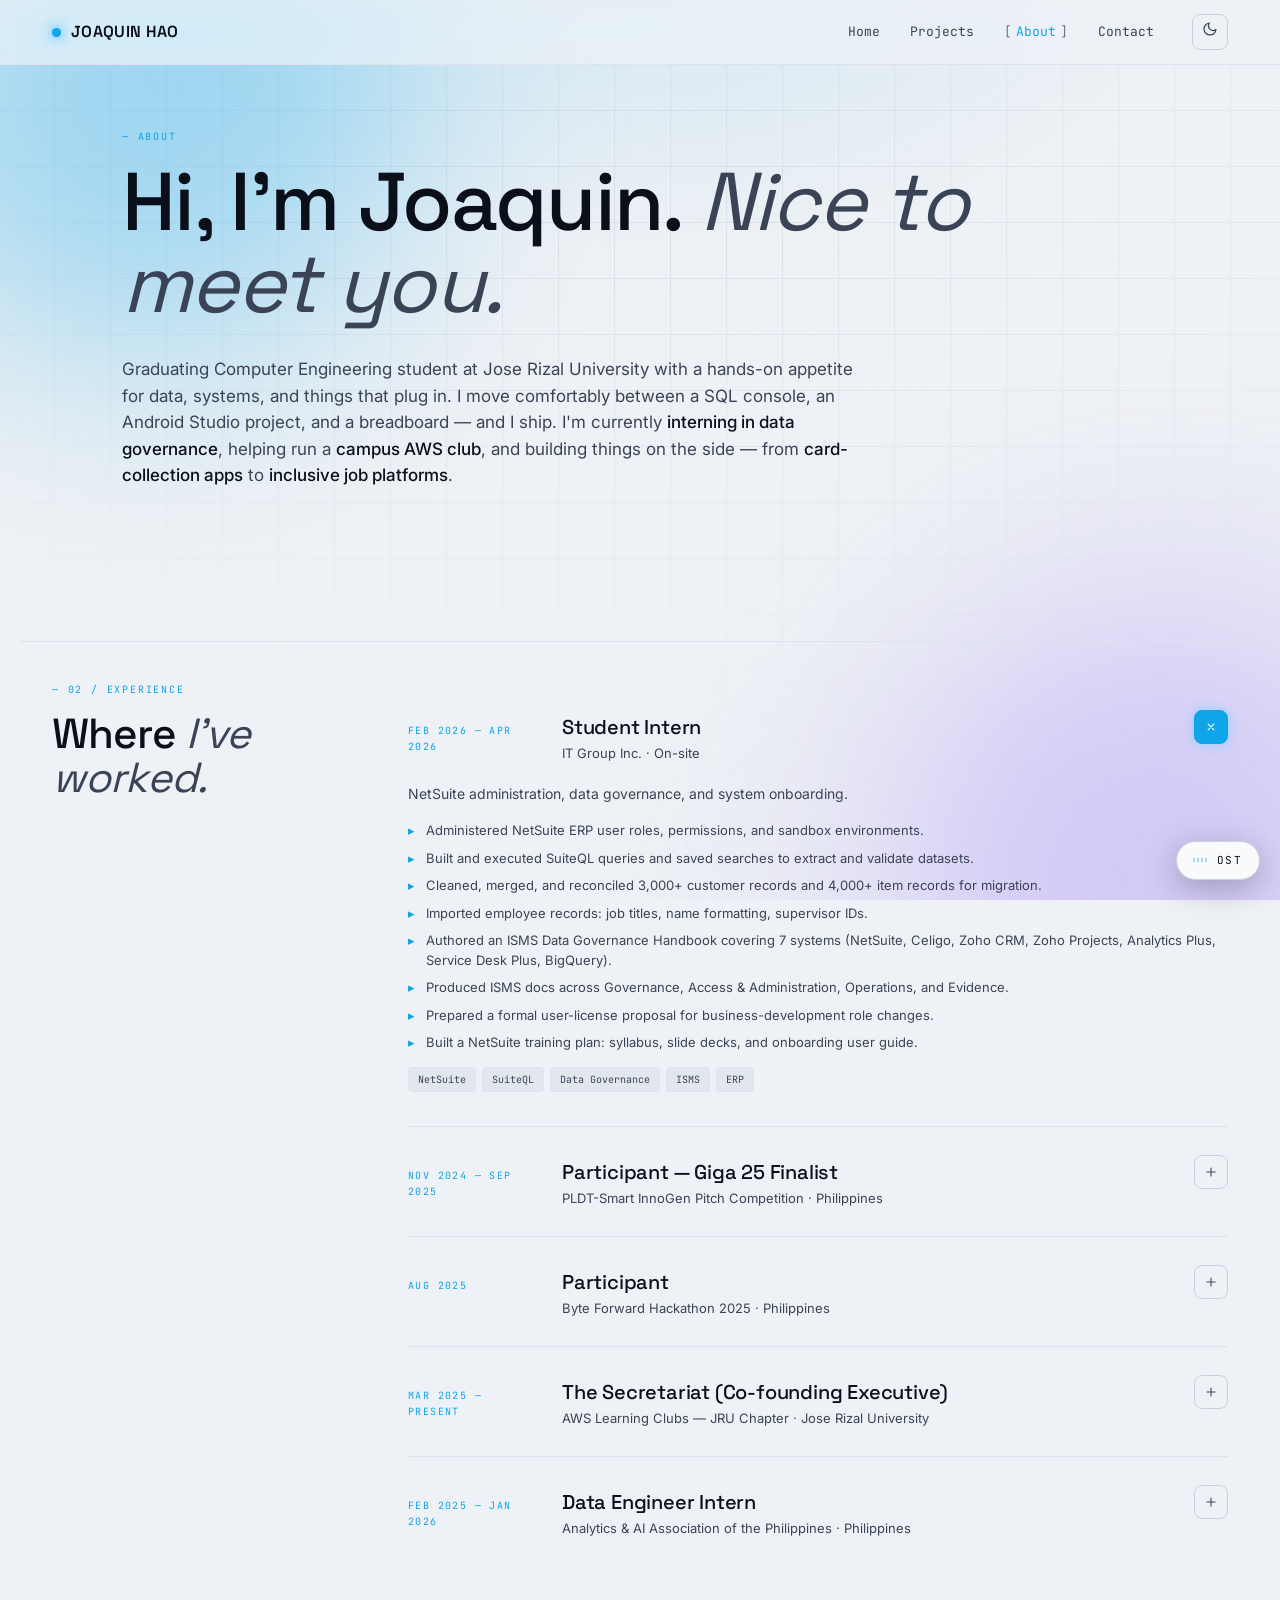
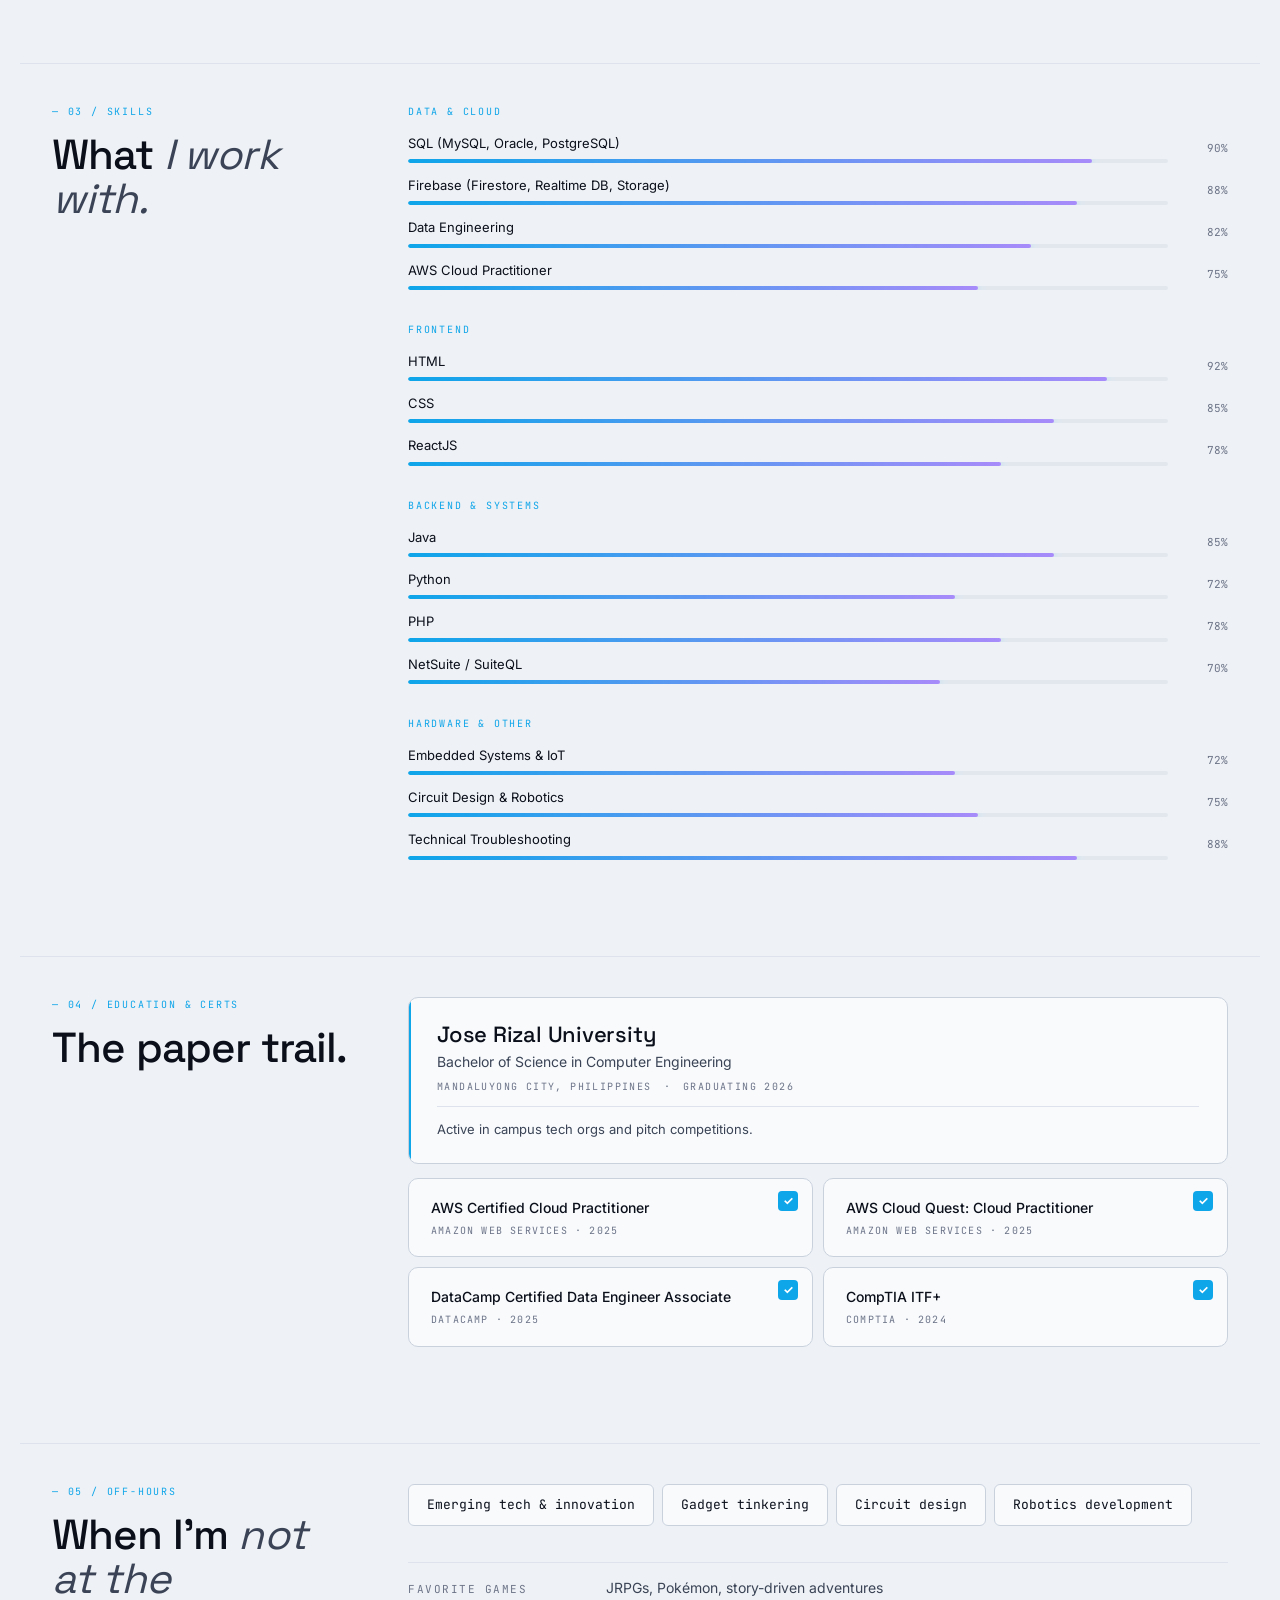
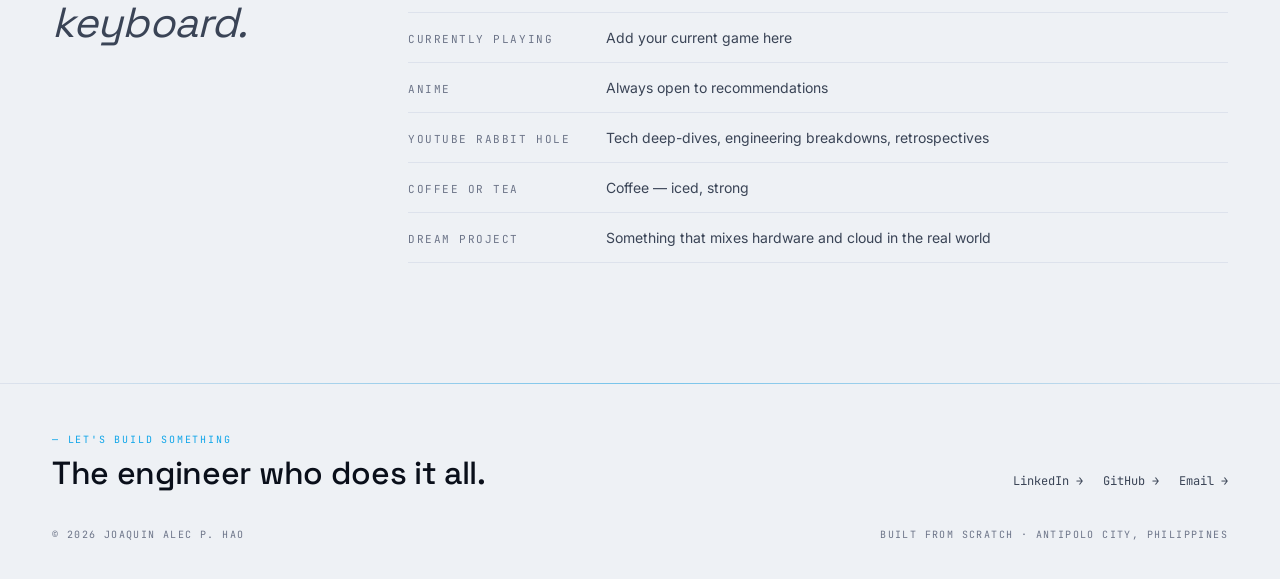
==== about.html @ c46680e6 "Initial commit: Joaquin Hao e-portfolio 4-page static site with futuristic-tech aesthetic, light/dar" ====
<!doctype html>
<html lang="en">
<head>
<meta charset="utf-8" />
<meta name="viewport" content="width=device-width, initial-scale=1" />
<title>About — Joaquin Hao</title>
<link rel="preconnect" href="https://fonts.googleapis.com">
<link rel="preconnect" href="https://fonts.gstatic.com" crossorigin>
<link href="https://fonts.googleapis.com/css2?family=Space+Grotesk:wght@400;500;600;700&family=Inter:wght@300;400;500;600;700&family=JetBrains+Mono:wght@400;500&display=swap" rel="stylesheet">
<link rel="stylesheet" href="styles/tokens.css">
<link rel="stylesheet" href="styles/about.css?v=2">
<link rel="stylesheet" href="styles/ost.css">
</head>
<body>
<div class="backdrop" id="backdrop"></div>
<nav class="nav" id="nav"></nav>

<main>
  <!-- INTRO -->
  <section class="about-intro wrap">
    <div class="eyebrow reveal">— About</div>
    <h1 class="about-title display reveal">
      Hi, I'm Joaquin. <em>Nice to meet you.</em>
    </h1>
    <div class="about-lede reveal" id="about-lede"></div>
  </section>

  <!-- EXPERIENCE -->
  <section class="about-section wrap" id="experience">
    <div class="section-split">
      <div class="section-sticky reveal">
        <div class="eyebrow">— 02 / Experience</div>
        <h2 class="section-h display">Where <em>I've worked.</em></h2>
      </div>
      <div class="exp-list" id="exp-list"></div>
    </div>
  </section>

  <!-- SKILLS -->
  <section class="about-section wrap" id="skills">
    <div class="section-split">
      <div class="section-sticky reveal">
        <div class="eyebrow">— 03 / Skills</div>
        <h2 class="section-h display">What <em>I work with.</em></h2>
      </div>
      <div class="skills-wrap" id="skills-wrap"></div>
    </div>
  </section>

  <!-- EDUCATION + CERTS -->
  <section class="about-section wrap" id="education">
    <div class="section-split">
      <div class="section-sticky reveal">
        <div class="eyebrow">— 04 / Education & Certs</div>
        <h2 class="section-h display">The paper trail.</h2>
      </div>
      <div>
        <div class="edu-block" id="edu-block"></div>
        <div class="certs-block" id="certs-block"></div>
      </div>
    </div>
  </section>

  <!-- INTERESTS -->
  <section class="about-section wrap" id="interests">
    <div class="section-split">
      <div class="section-sticky reveal">
        <div class="eyebrow">— 05 / Off-hours</div>
        <h2 class="section-h display">When I'm <em>not at the keyboard.</em></h2>
      </div>
      <div class="interests-wrap reveal" id="interests-wrap"></div>
    </div>
  </section>
</main>

<footer class="foot" id="foot"></footer>

<script src="data/portfolio.js"></script>
<script src="scripts/shared.js"></script>
<script src="scripts/about.js"></script>
</body>
</html>
---- styles/tokens.css ----
/* ========================================================
   DESIGN TOKENS — Futuristic Tech
   Dark primary, holographic cyan, glow accents
   ======================================================== */

:root {
  /* Type */
  --font-display: "Space Grotesk", "Inter", -apple-system, sans-serif;
  --font-body: "Inter", -apple-system, BlinkMacSystemFont, "Segoe UI", sans-serif;
  --font-mono: "JetBrains Mono", "SF Mono", Menlo, Consolas, monospace;

  /* Light palette (rare; dark is default) */
  --bg: #eef1f5;
  --bg-elev: #f8fafc;
  --bg-inset: #e2e7ee;
  --ink: #0a0f1a;
  --ink-soft: #3a4456;
  --ink-mute: #6c7488;
  --line: #c9d1dd;
  --line-soft: #dde2ec;

  --accent: #0ea5e9;
  --accent-2: #a78bfa;
  --accent-ink: #ffffff;
  --accent-glow: oklch(0.80 0.18 230 / 0.35);

  /* Motion */
  --ease-out: cubic-bezier(0.22, 1, 0.36, 1);
  --ease-in-out: cubic-bezier(0.65, 0, 0.35, 1);

  /* Radii */
  --r-sm: 4px;
  --r-md: 10px;
  --r-lg: 16px;
  --r-xl: 22px;

  /* Shadows */
  --sh-1: 0 1px 2px rgba(0, 0, 0, 0.05), 0 2px 8px rgba(0, 0, 0, 0.05);
  --sh-2: 0 2px 4px rgba(0, 0, 0, 0.08), 0 12px 32px rgba(0, 0, 0, 0.1);
  --sh-3: 0 12px 40px rgba(14, 165, 233, 0.2);
}

html[data-theme="dark"],
html:not([data-theme]) {
  --bg: #05070d;
  --bg-elev: #0b0f1a;
  --bg-inset: #0a0d16;
  --ink: #e7ecf5;
  --ink-soft: #a6b0c3;
  --ink-mute: #5d6778;
  --line: #1a2030;
  --line-soft: #131826;

  --accent: #22d3ee;           /* cyan */
  --accent-2: #a78bfa;          /* violet */
  --accent-ink: #05070d;
  --accent-glow: oklch(0.85 0.16 200 / 0.45);

  --sh-1: 0 1px 2px rgba(0, 0, 0, 0.5), 0 2px 8px rgba(0, 0, 0, 0.4);
  --sh-2: 0 2px 4px rgba(0, 0, 0, 0.5), 0 12px 32px rgba(0, 0, 0, 0.5);
  --sh-3: 0 12px 40px rgba(34, 211, 238, 0.18);
}

* { box-sizing: border-box; }
html, body { margin: 0; padding: 0; }
html { scroll-behavior: smooth; }

body {
  font-family: var(--font-body);
  background: var(--bg);
  color: var(--ink);
  font-size: 15px;
  line-height: 1.55;
  -webkit-font-smoothing: antialiased;
  -moz-osx-font-smoothing: grayscale;
  transition: background 0.5s var(--ease-out), color 0.5s var(--ease-out);
  overflow-x: hidden;
}

a { color: inherit; text-decoration: none; }
button { font: inherit; color: inherit; border: 0; background: transparent; cursor: pointer; }
img { max-width: 100%; display: block; }

::selection { background: var(--accent); color: var(--accent-ink); }

/* Typography utilities */
.display {
  font-family: var(--font-display);
  font-weight: 500;
  letter-spacing: -0.02em;
  line-height: 1;
}
.mono { font-family: var(--font-mono); }
.eyebrow {
  font-family: var(--font-mono);
  font-size: 10px;
  letter-spacing: 0.18em;
  text-transform: uppercase;
  color: var(--accent);
}

/* Container */
.wrap {
  max-width: 1240px;
  margin: 0 auto;
  padding: 0 32px;
}
@media (max-width: 720px) {
  .wrap { padding: 0 20px; }
}

/* ========================================================
   NAV
   ======================================================== */
.nav {
  position: sticky;
  top: 0;
  z-index: 50;
  backdrop-filter: blur(16px) saturate(140%);
  -webkit-backdrop-filter: blur(16px) saturate(140%);
  background: color-mix(in oklab, var(--bg) 72%, transparent);
  border-bottom: 1px solid var(--line-soft);
}
.nav-inner {
  max-width: 1240px;
  margin: 0 auto;
  padding: 14px 32px;
  display: flex;
  align-items: center;
  gap: 24px;
}
.nav-brand {
  font-family: var(--font-display);
  font-size: 16px;
  font-weight: 600;
  letter-spacing: 0.02em;
  display: flex;
  align-items: center;
  gap: 10px;
  white-space: nowrap;
  flex-shrink: 0;
  text-transform: uppercase;
}
.nav-brand-dot {
  width: 9px;
  height: 9px;
  border-radius: 50%;
  background: var(--accent);
  box-shadow: 0 0 12px var(--accent), 0 0 24px var(--accent-glow);
  animation: pulse-dot 2.4s ease-in-out infinite;
}
@keyframes pulse-dot {
  0%,100% { opacity: 1; box-shadow: 0 0 12px var(--accent), 0 0 24px var(--accent-glow); }
  50% { opacity: 0.6; box-shadow: 0 0 6px var(--accent); }
}
.nav-links {
  display: flex;
  gap: 2px;
  margin-left: auto;
}
.nav-link {
  padding: 8px 14px;
  border-radius: 6px;
  font-size: 13px;
  font-family: var(--font-mono);
  color: var(--ink-soft);
  transition: background 0.2s, color 0.2s;
  position: relative;
}
.nav-link:hover { color: var(--ink); }
.nav-link.active { color: var(--accent); }
.nav-link.active::before {
  content: "[";
  margin-right: 4px;
  color: var(--ink-mute);
}
.nav-link.active::after {
  content: "]";
  margin-left: 4px;
  color: var(--ink-mute);
}

.theme-toggle {
  width: 36px; height: 36px;
  border-radius: 8px;
  border: 1px solid var(--line);
  display: grid;
  place-items: center;
  transition: background 0.2s, border-color 0.2s;
  color: var(--ink-soft);
}
.theme-toggle:hover { background: var(--bg-inset); border-color: var(--accent); color: var(--accent); }
.theme-toggle svg { width: 16px; height: 16px; }

@media (max-width: 720px) {
  .nav-inner { padding: 12px 20px; gap: 10px; }
  .nav-link { padding: 6px 8px; font-size: 12px; }
}

/* ========================================================
   BUTTONS
   ======================================================== */
.btn {
  display: inline-flex;
  align-items: center;
  gap: 10px;
  padding: 12px 20px;
  border-radius: 8px;
  font-weight: 500;
  font-size: 14px;
  font-family: var(--font-mono);
  transition: transform 0.3s var(--ease-out), background 0.2s, color 0.2s, box-shadow 0.3s, border-color 0.3s;
  cursor: pointer;
  letter-spacing: 0.02em;
}
.btn-primary {
  background: var(--accent);
  color: var(--accent-ink);
  border: 1px solid var(--accent);
  box-shadow: 0 0 0 0 var(--accent-glow), 0 2px 12px rgba(34, 211, 238, 0.3);
}
.btn-primary:hover {
  transform: translateY(-2px);
  box-shadow: 0 0 0 4px var(--accent-glow), 0 8px 24px rgba(34, 211, 238, 0.45);
}
.btn-ghost {
  background: transparent;
  color: var(--ink);
  border: 1px solid var(--line);
}
.btn-ghost:hover { background: var(--bg-elev); border-color: var(--accent); color: var(--accent); transform: translateY(-2px); }

.arrow {
  display: inline-block;
  transition: transform 0.3s var(--ease-out);
}
.btn:hover .arrow { transform: translateX(4px); }

/* ========================================================
   ANIMATED BACKDROP (grid + scan glow + orbs)
   ======================================================== */
.backdrop {
  position: fixed;
  inset: 0;
  z-index: -1;
  overflow: hidden;
  pointer-events: none;
  background:
    radial-gradient(ellipse 60% 40% at 50% 0%, color-mix(in oklab, var(--accent) 10%, transparent), transparent 70%),
    radial-gradient(ellipse 50% 50% at 80% 100%, color-mix(in oklab, var(--accent-2) 8%, transparent), transparent 70%);
}
.backdrop-grid {
  position: absolute;
  inset: -2px;
  background-image:
    linear-gradient(to right, var(--line) 1px, transparent 1px),
    linear-gradient(to bottom, var(--line) 1px, transparent 1px);
  background-size: 56px 56px;
  mask-image: radial-gradient(ellipse 100% 70% at 50% 20%, black 10%, transparent 90%);
  -webkit-mask-image: radial-gradient(ellipse 100% 70% at 50% 20%, black 10%, transparent 90%);
  opacity: 0.5;
}
.backdrop-orb {
  position: absolute;
  width: 540px; height: 540px;
  border-radius: 50%;
  filter: blur(110px);
  opacity: 0.22;
  animation: drift 24s ease-in-out infinite;
}
.backdrop-orb.a {
  background: var(--accent);
  top: -180px; left: -120px;
  animation-delay: -4s;
}
.backdrop-orb.b {
  background: var(--accent-2);
  bottom: -220px; right: -160px;
  animation-delay: -11s;
}
html[data-theme="light"] .backdrop-orb { opacity: 0.35; }

@keyframes drift {
  0%, 100% { transform: translate(0, 0) scale(1); }
  33%      { transform: translate(40px, 30px) scale(1.05); }
  66%      { transform: translate(-30px, 50px) scale(0.95); }
}

/* Scanline (optional subtle) */
.backdrop::after {
  content: "";
  position: absolute;
  inset: 0;
  background: repeating-linear-gradient(
    to bottom,
    transparent 0,
    transparent 3px,
    rgba(255,255,255,0.012) 3px,
    rgba(255,255,255,0.012) 4px
  );
  pointer-events: none;
}

/* ========================================================
   REVEAL ON SCROLL
   ======================================================== */
.reveal {
  opacity: 0;
  transform: translateY(20px);
  transition: opacity 0.8s var(--ease-out), transform 0.8s var(--ease-out);
}
.reveal.in { opacity: 1; transform: none; }

/* ========================================================
   FOOTER
   ======================================================== */
.foot {
  border-top: 1px solid var(--line-soft);
  margin-top: 120px;
  padding: 48px 0 36px;
  color: var(--ink-soft);
  font-size: 13px;
  position: relative;
}
.foot::before {
  content: "";
  position: absolute;
  top: -1px; left: 0; right: 0;
  height: 1px;
  background: linear-gradient(90deg, transparent, var(--accent), transparent);
  opacity: 0.5;
}
.foot-inner {
  display: flex; flex-wrap: wrap; gap: 32px;
  align-items: end;
  justify-content: space-between;
}
.foot-title {
  font-family: var(--font-display);
  font-size: 32px;
  font-weight: 500;
  color: var(--ink);
  line-height: 1.05;
  letter-spacing: -0.01em;
  max-width: 520px;
}
.foot-links {
  display: flex; gap: 20px; flex-wrap: wrap;
  font-family: var(--font-mono);
  font-size: 12px;
}
.foot-links a { color: var(--ink-soft); transition: color 0.2s; }
.foot-links a:hover { color: var(--accent); }
.foot-fine {
  margin-top: 36px;
  font-family: var(--font-mono);
  font-size: 10px;
  color: var(--ink-mute);
  letter-spacing: 0.14em;
  text-transform: uppercase;
  display: flex;
  justify-content: space-between;
  flex-wrap: wrap;
  gap: 12px;
}

/* Reduced motion */
@media (prefers-reduced-motion: reduce) {
  *, *::before, *::after {
    animation-duration: 0.01ms !important;
    transition-duration: 0.01ms !important;
  }
  .reveal { opacity: 1; transform: none; }
}
---- styles/about.css ----
/* ========== ABOUT ========== */

.about-intro {
  padding: 64px 32px 40px;
  max-width: 1100px;
}
.about-title {
  font-size: clamp(40px, 6.4vw, 84px);
  line-height: 1;
  margin: 16px 0 32px;
  font-weight: 500;
}
.about-title em { font-style: italic; color: var(--ink-soft); font-weight: 400; }
.about-lede {
  font-size: 17px;
  line-height: 1.55;
  color: var(--ink-soft);
  max-width: 740px;
}
.about-lede strong { color: var(--ink); font-weight: 500; }

.about-section {
  margin-top: 96px;
  padding-top: 40px;
  border-top: 1px solid var(--line-soft);
}
.section-split {
  display: grid;
  grid-template-columns: 300px 1fr;
  gap: 56px;
}
.section-sticky {
  position: sticky;
  top: 100px;
  align-self: start;
  height: fit-content;
}
.section-h {
  font-size: clamp(26px, 3.4vw, 42px);
  margin: 14px 0 0;
  line-height: 1.05;
  font-weight: 500;
}
.section-h em { font-style: italic; color: var(--ink-soft); font-weight: 400; }

@media (max-width: 900px) {
  .section-split { grid-template-columns: 1fr; gap: 28px; }
  .section-sticky { position: static; }
}

/* EXPERIENCE */
.exp-list { display: grid; gap: 0; }
.exp-item {
  padding: 28px 0;
  border-bottom: 1px solid var(--line-soft);
  position: relative;
  cursor: pointer;
}
.exp-item:last-child { border-bottom: 0; }
.exp-head {
  display: grid;
  grid-template-columns: 130px 1fr auto;
  gap: 24px;
  align-items: baseline;
}
.exp-period {
  font-family: var(--font-mono);
  font-size: 10px;
  letter-spacing: 0.14em;
  text-transform: uppercase;
  color: var(--accent);
  padding-top: 6px;
}
.exp-title { font-family: var(--font-display); font-size: 20px; line-height: 1.15; margin: 0 0 4px; font-weight: 500; letter-spacing: -0.01em; }
.exp-org { color: var(--ink-soft); font-size: 13px; }
.exp-toggle {
  width: 34px; height: 34px;
  border-radius: 8px;
  border: 1px solid var(--line);
  display: grid;
  place-items: center;
  transition: all 0.3s;
  flex-shrink: 0;
  color: var(--ink-soft);
}
.exp-toggle svg { transition: transform 0.3s var(--ease-out); width: 14px; height: 14px; }
.exp-item.open .exp-toggle { background: var(--accent); color: var(--accent-ink); border-color: var(--accent); box-shadow: 0 0 12px var(--accent-glow); }
.exp-item.open .exp-toggle svg { transform: rotate(45deg); }

.exp-body {
  max-height: 0;
  overflow: hidden;
  transition: max-height 0.5s var(--ease-out);
}
.exp-item.open .exp-body { max-height: 800px; }
.exp-body-inner {
  padding: 20px 0 6px;
}
.exp-summary { color: var(--ink-soft); margin-bottom: 16px; font-size: 14px; }
.exp-bullets { margin: 0; padding: 0; list-style: none; display: grid; gap: 8px; }
.exp-bullets li {
  position: relative;
  padding-left: 18px;
  color: var(--ink-soft);
  font-size: 13px;
  line-height: 1.5;
}
.exp-bullets li::before { content: "▸"; position: absolute; left: 0; top: 0; color: var(--accent); }
.exp-tags { display: flex; flex-wrap: wrap; gap: 6px; margin-top: 14px; }
.exp-tags span {
  padding: 4px 9px;
  font-family: var(--font-mono);
  font-size: 10px;
  color: var(--ink-soft);
  background: var(--bg-inset);
  border: 1px solid var(--line-soft);
  border-radius: 4px;
}

@media (max-width: 700px) {
  .exp-head { grid-template-columns: 1fr auto; gap: 10px; }
  .exp-period { grid-column: 1; padding-top: 0; }
  .exp-toggle { grid-row: 1 / span 2; grid-column: 2; }
}

/* SKILLS */
.skills-wrap { display: grid; gap: 32px; }
.skill-group-title {
  font-family: var(--font-mono);
  font-size: 10px;
  letter-spacing: 0.18em;
  text-transform: uppercase;
  color: var(--accent);
  margin-bottom: 14px;
}
.skill-list { display: grid; gap: 12px; }
.skill-row {
  display: grid;
  grid-template-columns: 1fr 44px;
  gap: 16px;
  align-items: center;
}
.skill-label {
  font-size: 13px;
  display: flex;
  justify-content: space-between;
  margin-bottom: 6px;
  color: var(--ink);
}
.skill-bar {
  height: 4px;
  background: var(--bg-inset);
  border-radius: 999px;
  overflow: hidden;
  position: relative;
}
.skill-fill {
  height: 100%;
  background: linear-gradient(90deg, var(--accent), var(--accent-2));
  border-radius: 999px;
  width: 0;
  transition: width 1.4s var(--ease-out) 0.1s;
  box-shadow: 0 0 8px var(--accent-glow);
}
.skill-level {
  font-family: var(--font-mono);
  font-size: 11px;
  color: var(--ink-mute);
  text-align: right;
}

/* EDU + CERTS */
.edu-block {
  padding: 24px 28px;
  background: var(--bg-elev);
  border: 1px solid var(--line);
  border-radius: var(--r-md);
  margin-bottom: 14px;
  position: relative;
  overflow: hidden;
}
.edu-block::before {
  content: "";
  position: absolute;
  top: 0; left: 0;
  width: 2px; height: 100%;
  background: var(--accent);
}
.edu-school { font-family: var(--font-display); font-size: 22px; line-height: 1.15; margin-bottom: 4px; font-weight: 500; letter-spacing: -0.01em; }
.edu-degree { color: var(--ink-soft); margin-bottom: 6px; font-size: 14px; }
.edu-meta {
  font-family: var(--font-mono);
  font-size: 10px;
  letter-spacing: 0.14em;
  text-transform: uppercase;
  color: var(--ink-mute);
  display: flex;
  gap: 12px;
  flex-wrap: wrap;
}
.edu-note {
  margin-top: 12px;
  padding-top: 12px;
  border-top: 1px solid var(--line-soft);
  color: var(--ink-soft);
  font-size: 13px;
}

.certs-block { display: grid; grid-template-columns: 1fr 1fr; gap: 10px; }
.cert-card {
  padding: 18px 22px;
  background: var(--bg-elev);
  border: 1px solid var(--line);
  border-radius: var(--r-md);
  transition: transform 0.3s var(--ease-out), border-color 0.3s;
  position: relative;
  overflow: hidden;
}
.cert-card:hover { transform: translateY(-2px); border-color: var(--accent); box-shadow: 0 4px 20px var(--accent-glow); }
.cert-card::before {
  content: "✓";
  position: absolute;
  top: 12px; right: 14px;
  width: 20px; height: 20px;
  border-radius: 4px;
  background: var(--accent);
  color: var(--accent-ink);
  font-size: 12px;
  display: grid;
  place-items: center;
  font-weight: bold;
}
.cert-name { font-weight: 500; margin-bottom: 4px; font-size: 14px; padding-right: 24px; }
.cert-meta {
  font-family: var(--font-mono);
  font-size: 10px;
  letter-spacing: 0.12em;
  color: var(--ink-mute);
  text-transform: uppercase;
}

@media (max-width: 640px) {
  .certs-block { grid-template-columns: 1fr; }
}

/* INTERESTS */
.interests-wrap {
  display: grid;
  gap: 24px;
}
.interest-tags {
  display: flex;
  flex-wrap: wrap;
  gap: 8px;
}
.interest-tag {
  padding: 10px 18px;
  background: var(--bg-elev);
  border: 1px solid var(--line);
  border-radius: 6px;
  font-family: var(--font-mono);
  font-size: 13px;
  color: var(--ink);
  transition: all 0.3s var(--ease-out);
  cursor: default;
}
.interest-tag:hover {
  background: var(--accent);
  color: var(--accent-ink);
  border-color: var(--accent);
  transform: translateY(-2px);
  box-shadow: 0 4px 16px var(--accent-glow);
}

/* PERSONAL FACTS */
.personal-facts {
  display: grid;
  gap: 0;
  border-top: 1px solid var(--line-soft);
  margin-top: 12px;
}
.pf-row {
  display: grid;
  grid-template-columns: 180px 1fr;
  gap: 18px;
  padding: 14px 0;
  border-bottom: 1px solid var(--line-soft);
  align-items: baseline;
}
.pf-label {
  font-family: var(--font-mono);
  font-size: 11px;
  letter-spacing: 0.14em;
  text-transform: uppercase;
  color: var(--ink-mute);
}
.pf-value {
  color: var(--ink-soft);
  font-size: 14px;
  line-height: 1.5;
}
@media (max-width: 640px) {
  .pf-row { grid-template-columns: 1fr; gap: 4px; }
}
---- styles/ost.css ----
/* ============================================================
   OST MUSIC PLAYER — global floating dock
   ============================================================ */

.ost {
  position: fixed;
  right: 20px;
  bottom: 20px;
  z-index: 90;
  font-family: var(--font-mono);
  color: var(--ink);
  --ost-w: 340px;
}

/* Collapsed pill tab */
.ost-tab {
  position: absolute;
  right: 0;
  bottom: 0;
  display: flex;
  align-items: center;
  gap: 10px;
  padding: 10px 16px;
  background: var(--bg-elev);
  border: 1px solid var(--line);
  border-radius: 999px;
  color: var(--ink);
  cursor: pointer;
  font-family: var(--font-mono);
  font-size: 11px;
  letter-spacing: 0.16em;
  text-transform: uppercase;
  transition: all 0.3s var(--ease-out);
  box-shadow: 0 8px 32px rgba(0,0,0,0.25);
}
.ost-tab:hover {
  border-color: var(--accent);
  color: var(--accent);
  box-shadow: 0 8px 32px var(--accent-glow);
  transform: translateY(-2px);
}
.ost-tab-eq {
  display: inline-flex;
  align-items: flex-end;
  gap: 2px;
  height: 12px;
}
.ost-tab-eq i {
  display: block;
  width: 2px;
  height: 100%;
  background: var(--accent);
  border-radius: 1px;
  animation: ost-eq 1s ease-in-out infinite;
  opacity: 0.5;
}
.ost-tab-eq i:nth-child(1) { animation-delay: 0.0s; }
.ost-tab-eq i:nth-child(2) { animation-delay: 0.15s; }
.ost-tab-eq i:nth-child(3) { animation-delay: 0.3s; }
.ost-tab-eq i:nth-child(4) { animation-delay: 0.45s; }
@keyframes ost-eq {
  0%, 100% { transform: scaleY(0.3); }
  50%      { transform: scaleY(1.0); }
}
.ost:not(.playing) .ost-tab-eq i {
  animation-play-state: paused;
  transform: scaleY(0.4);
  opacity: 0.35;
}

/* Panel */
.ost-panel {
  width: var(--ost-w);
  background: var(--bg-elev);
  border: 1px solid var(--line);
  border-radius: 14px;
  padding: 18px 18px 14px;
  box-shadow: 0 20px 60px rgba(0,0,0,0.35), 0 0 0 1px rgba(255,255,255,0.02);
  transition: opacity 0.3s, transform 0.3s;
  position: relative;
  overflow: hidden;
}
.ost-panel::before {
  content: "";
  position: absolute;
  top: 0; left: 0; right: 0; height: 2px;
  background: linear-gradient(90deg, var(--accent), var(--accent-2), transparent);
  opacity: 0.8;
}

.ost.collapsed .ost-panel {
  opacity: 0;
  transform: translateY(12px) scale(0.96);
  pointer-events: none;
  visibility: hidden;
}
.ost.collapsed .ost-tab { opacity: 1; }
.ost:not(.collapsed) .ost-tab { opacity: 0; pointer-events: none; }

.ost-head { margin-bottom: 14px; }
.ost-title-row {
  display: flex;
  justify-content: space-between;
  align-items: center;
  margin-bottom: 8px;
}
.ost-eyebrow {
  font-size: 10px;
  letter-spacing: 0.18em;
  text-transform: uppercase;
  color: var(--accent);
}
.ost-close {
  width: 22px; height: 22px;
  border: none;
  background: transparent;
  color: var(--ink-mute);
  font-size: 20px;
  line-height: 1;
  cursor: pointer;
  border-radius: 4px;
  transition: all 0.2s;
}
.ost-close:hover { color: var(--ink); background: var(--bg-inset); }

.ost-track-title {
  font-family: var(--font-display);
  font-size: 18px;
  font-weight: 500;
  letter-spacing: -0.01em;
  color: var(--ink);
  margin-bottom: 2px;
  line-height: 1.2;
}
.ost-track-game {
  font-size: 11px;
  letter-spacing: 0.1em;
  color: var(--ink-mute);
}

/* Controls */
.ost-controls {
  display: grid;
  grid-template-columns: auto auto auto 1fr;
  gap: 8px;
  align-items: center;
  margin-bottom: 14px;
}
.ost-btn {
  width: 34px; height: 34px;
  display: inline-flex; align-items: center; justify-content: center;
  background: var(--bg-inset);
  border: 1px solid var(--line);
  border-radius: 8px;
  color: var(--ink);
  cursor: pointer;
  transition: all 0.25s var(--ease-out);
}
.ost-btn:hover {
  color: var(--accent);
  border-color: var(--accent);
  box-shadow: 0 0 0 3px var(--accent-glow);
}
.ost-play {
  width: 40px; height: 40px;
  background: var(--accent);
  color: var(--accent-ink);
  border-color: var(--accent);
}
.ost-play:hover {
  background: var(--accent);
  color: var(--accent-ink);
  transform: scale(1.06);
}

.ost-seek {
  display: flex;
  flex-direction: column;
  gap: 4px;
  margin-left: 6px;
}
.ost-seek-bar {
  height: 4px;
  background: var(--bg-inset);
  border: 1px solid var(--line-soft);
  border-radius: 2px;
  cursor: pointer;
  position: relative;
  overflow: hidden;
}
.ost-seek-fill {
  height: 100%;
  width: 0;
  background: linear-gradient(90deg, var(--accent), var(--accent-2));
  border-radius: 2px;
  transition: width 0.1s linear;
}
.ost-times {
  display: flex;
  justify-content: space-between;
  font-size: 9px;
  color: var(--ink-mute);
  letter-spacing: 0.08em;
}

/* Track list */
.ost-list {
  display: grid;
  gap: 2px;
  max-height: 180px;
  overflow-y: auto;
  padding: 8px 0;
  border-top: 1px solid var(--line-soft);
  border-bottom: 1px solid var(--line-soft);
  margin-bottom: 10px;
}
.ost-list::-webkit-scrollbar { width: 4px; }
.ost-list::-webkit-scrollbar-thumb { background: var(--line); border-radius: 2px; }
.ost-item {
  display: grid;
  grid-template-columns: 10px 1fr;
  align-items: center;
  gap: 10px;
  padding: 8px 10px;
  background: transparent;
  border: none;
  border-radius: 6px;
  text-align: left;
  color: var(--ink-soft);
  cursor: pointer;
  transition: all 0.2s;
}
.ost-item:hover { background: var(--bg-inset); color: var(--ink); }
.ost-item.active { background: color-mix(in oklab, var(--accent) 14%, transparent); color: var(--ink); }
.ost-item.locked { opacity: 0.55; cursor: not-allowed; }
.ost-dot {
  width: 6px; height: 6px; border-radius: 50%;
  background: var(--ink-mute);
  transition: all 0.25s;
}
.ost-item.active .ost-dot { background: var(--accent); box-shadow: 0 0 8px var(--accent-glow); }
.ost-item-text { display: flex; flex-direction: column; gap: 1px; min-width: 0; }
.ost-item-title {
  font-family: var(--font-sans);
  font-size: 13px;
  font-weight: 500;
  white-space: nowrap;
  overflow: hidden;
  text-overflow: ellipsis;
}
.ost-item-game {
  font-size: 10px;
  letter-spacing: 0.08em;
  color: var(--ink-mute);
}

.ost-fine {
  font-size: 10px;
  color: var(--ink-mute);
  line-height: 1.4;
}
.ost-fine code {
  font-family: var(--font-mono);
  background: var(--bg-inset);
  border: 1px solid var(--line-soft);
  padding: 1px 4px;
  border-radius: 3px;
  font-size: 9.5px;
  color: var(--accent-2);
}

@media (max-width: 500px) {
  .ost { right: 12px; bottom: 12px; --ost-w: calc(100vw - 24px); }
}
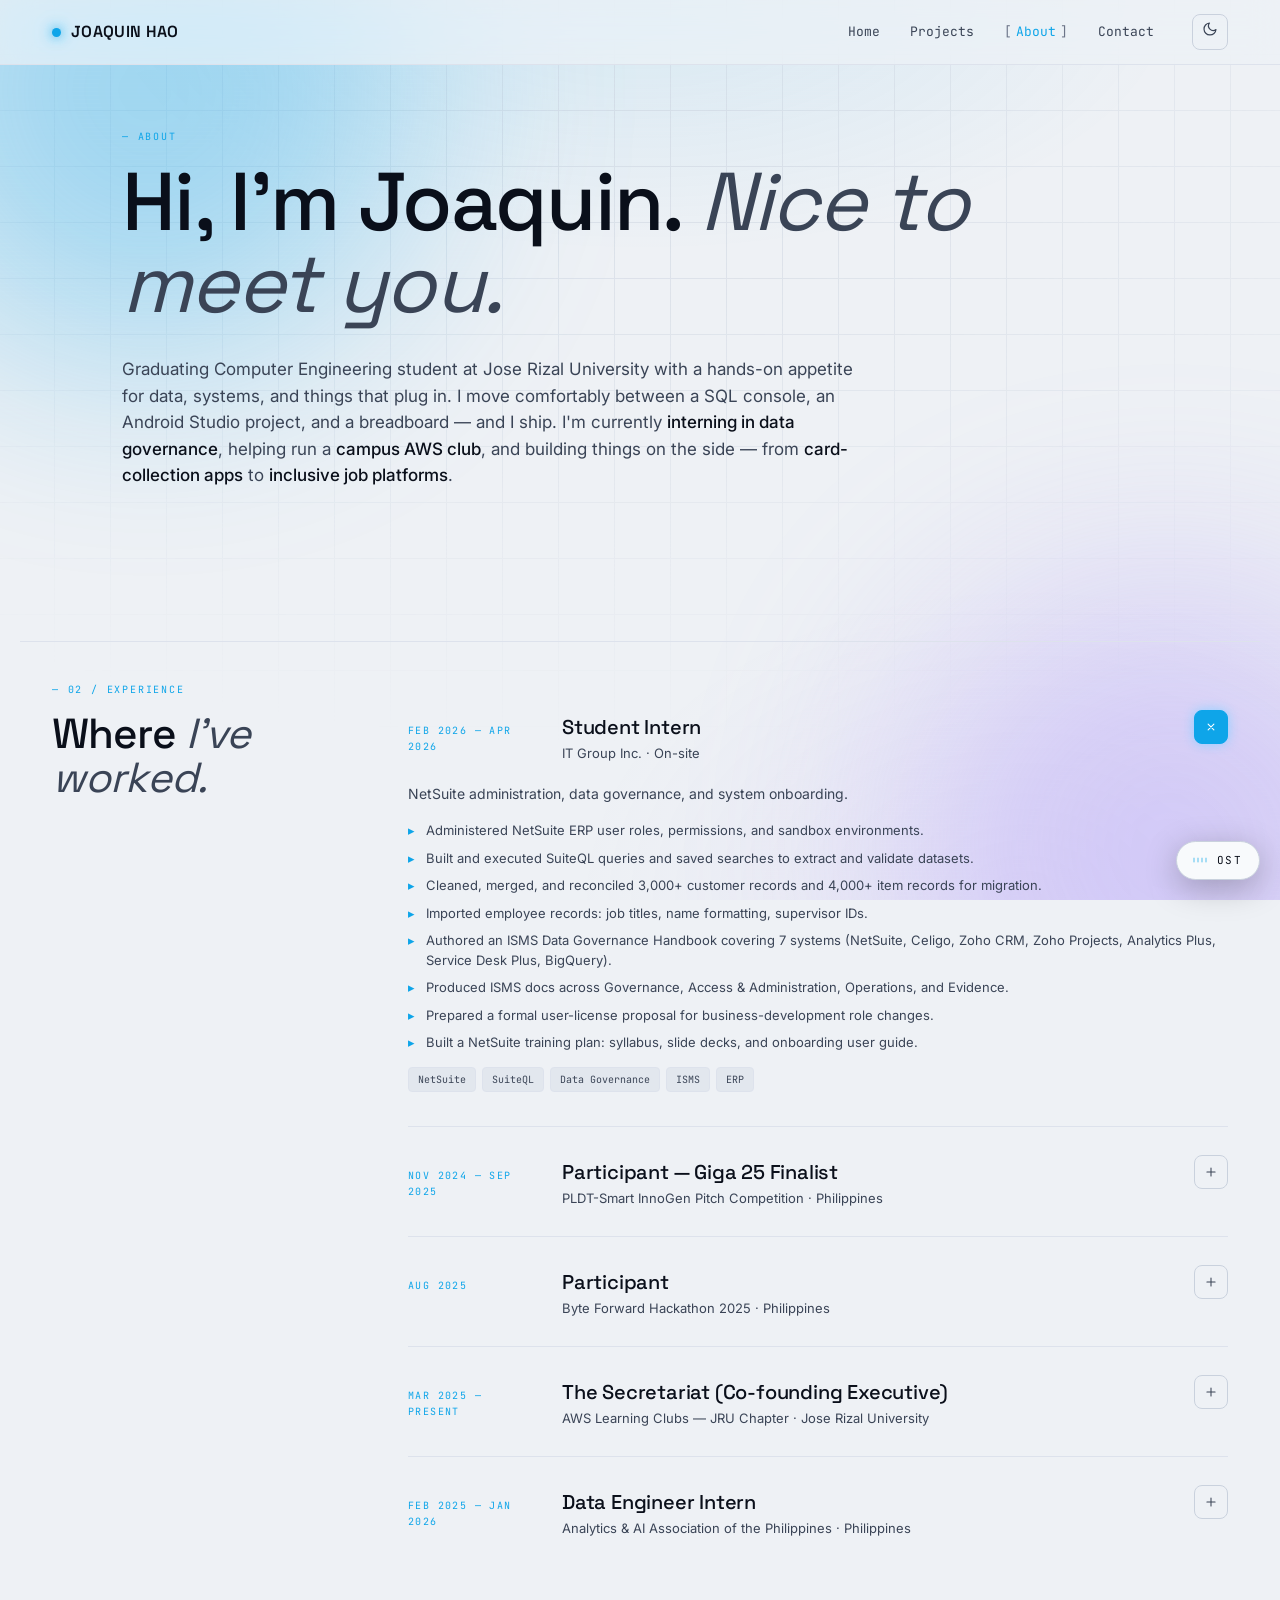
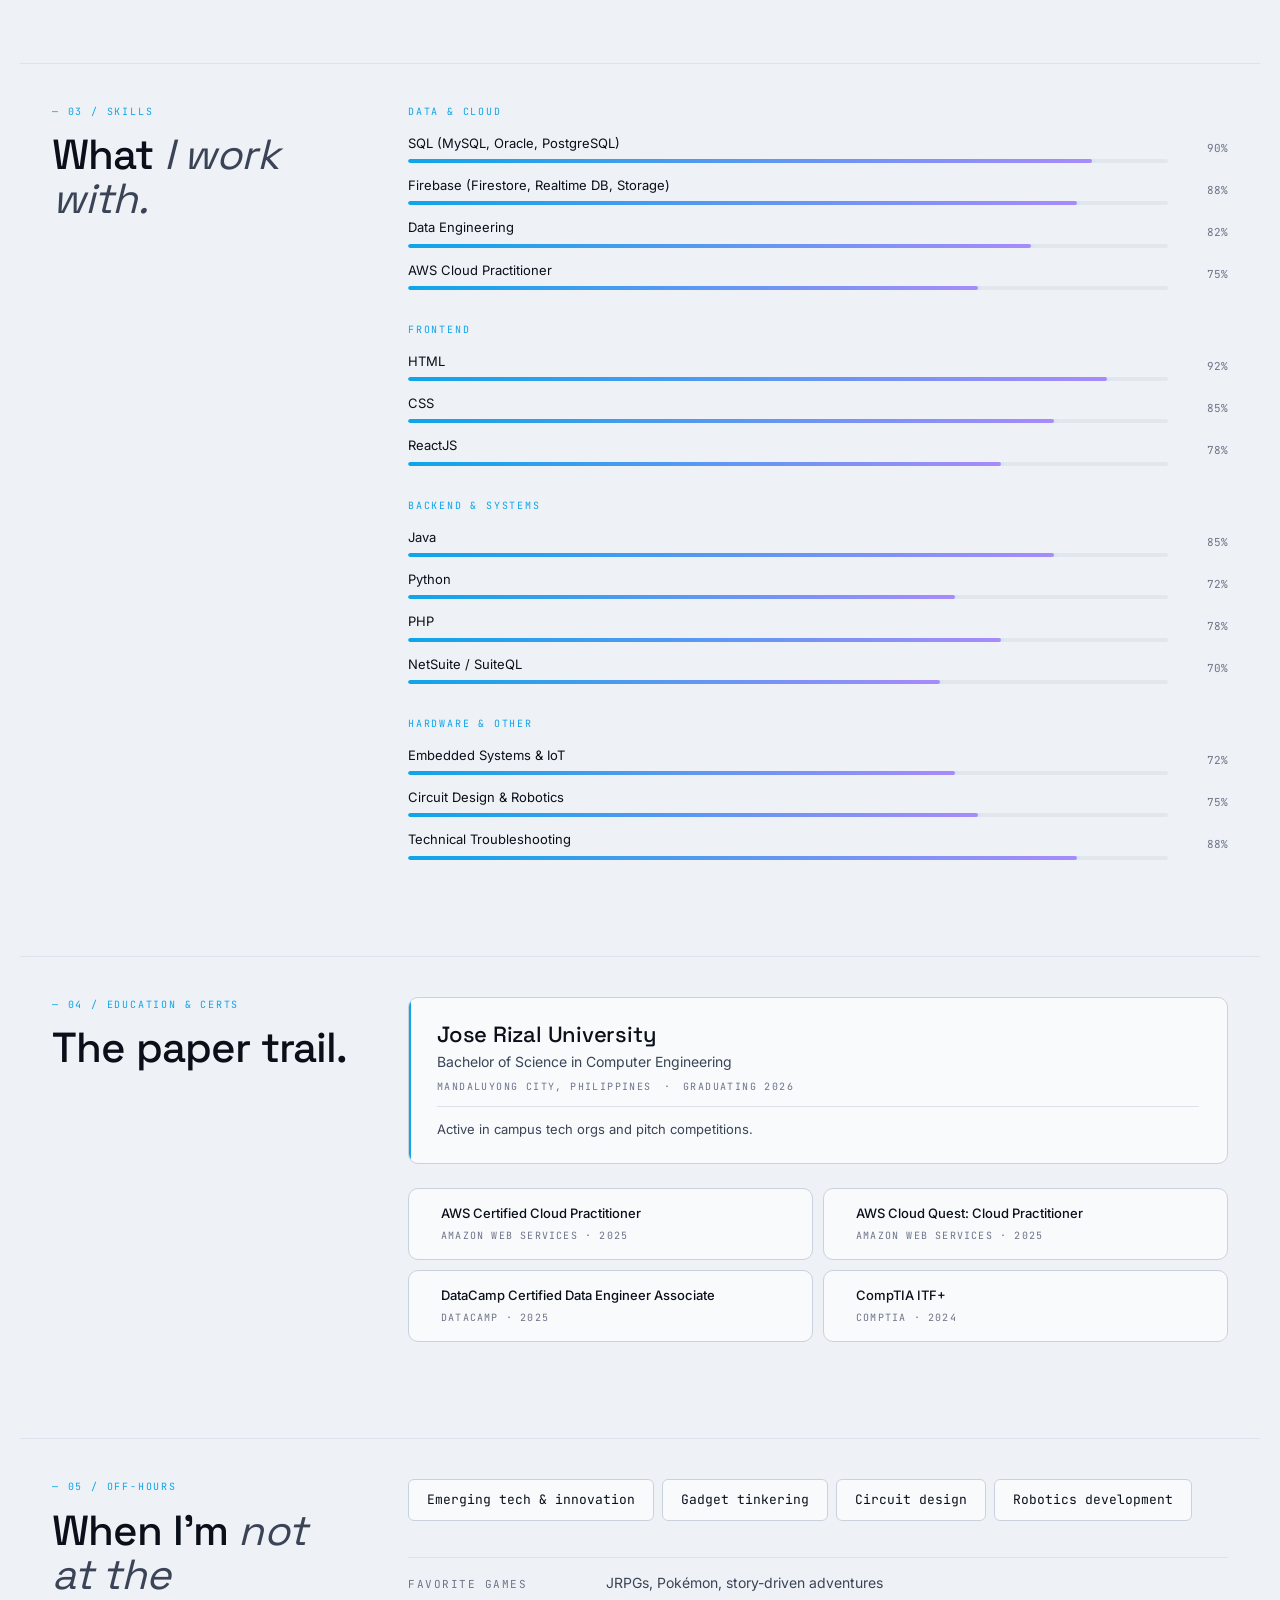
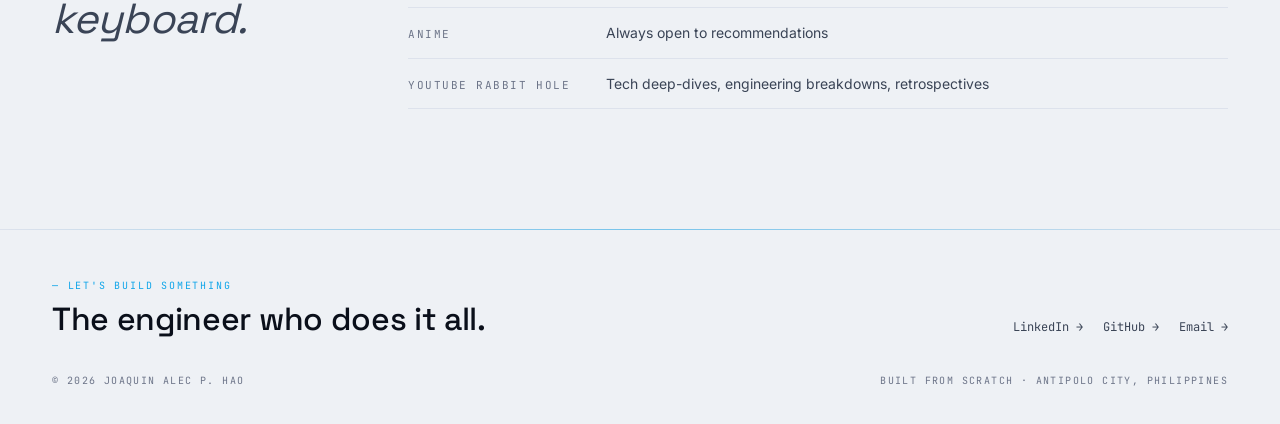
==== commit e8078d6f: "fix: thesis photo path + cert badge image support - Fix thesis team photo src using t.teamPhoto vari" ====
--- a/about.html
+++ b/about.html
@@ -8,7 +8,7 @@
 <link rel="preconnect" href="https://fonts.gstatic.com" crossorigin>
 <link href="https://fonts.googleapis.com/css2?family=Space+Grotesk:wght@400;500;600;700&family=Inter:wght@300;400;500;600;700&family=JetBrains+Mono:wght@400;500&display=swap" rel="stylesheet">
 <link rel="stylesheet" href="styles/tokens.css">
-<link rel="stylesheet" href="styles/about.css?v=2">
+<link rel="stylesheet" href="styles/about.css?v=3">
 <link rel="stylesheet" href="styles/ost.css">
 </head>
 <body>
--- a/styles/about.css
+++ b/styles/about.css
@@ -206,31 +206,64 @@
   font-size: 13px;
 }
 
-.certs-block { display: grid; grid-template-columns: 1fr 1fr; gap: 10px; }
+.certs-block { display: grid; grid-template-columns: 1fr 1fr; gap: 10px; margin-top: 24px; }
+
 .cert-card {
-  padding: 18px 22px;
+  padding: 16px 18px;
   background: var(--bg-elev);
   border: 1px solid var(--line);
   border-radius: var(--r-md);
-  transition: transform 0.3s var(--ease-out), border-color 0.3s;
-  position: relative;
-  overflow: hidden;
-}
-.cert-card:hover { transform: translateY(-2px); border-color: var(--accent); box-shadow: 0 4px 20px var(--accent-glow); }
+  transition: transform 0.3s var(--ease-out), border-color 0.3s, box-shadow 0.3s;
+  position: relative;
+  overflow: hidden;
+  display: flex;
+  align-items: center;
+  gap: 14px;
+}
+.cert-card:hover {
+  transform: translateY(-2px);
+  border-color: var(--accent);
+  box-shadow: 0 4px 20px var(--accent-glow);
+}
+/* Cyan top-edge glow on hover */
 .cert-card::before {
-  content: "✓";
+  content: "";
   position: absolute;
-  top: 12px; right: 14px;
-  width: 20px; height: 20px;
-  border-radius: 4px;
-  background: var(--accent);
-  color: var(--accent-ink);
-  font-size: 12px;
+  top: 0; left: 0; right: 0; height: 1px;
+  background: linear-gradient(90deg, transparent, var(--accent), transparent);
+  opacity: 0;
+  transition: opacity 0.3s;
+}
+.cert-card:hover::before { opacity: 1; }
+
+/* Badge image */
+.cert-badge-wrap {
+  flex-shrink: 0;
+  width: 60px; height: 60px;
+  border-radius: var(--r-sm);
+  overflow: hidden;
+  background: var(--bg-inset);
+  border: 1px solid var(--line-soft);
   display: grid;
   place-items: center;
-  font-weight: bold;
-}
-.cert-name { font-weight: 500; margin-bottom: 4px; font-size: 14px; padding-right: 24px; }
+  transition: border-color 0.3s;
+}
+.cert-card:hover .cert-badge-wrap { border-color: var(--accent); }
+.cert-badge {
+  width: 100%; height: 100%;
+  object-fit: contain;
+  padding: 4px;
+}
+/* When badge image fails to load — shrink the wrapper so it doesn't leave a gap */
+.cert-badge-wrap.badge-missing {
+  width: 0; height: 0;
+  border: none;
+  overflow: hidden;
+}
+
+/* Text content */
+.cert-info { min-width: 0; flex: 1; }
+.cert-name { font-weight: 500; margin-bottom: 5px; font-size: 13px; line-height: 1.35; }
 .cert-meta {
   font-family: var(--font-mono);
   font-size: 10px;
--- a/styles/ost.css
+++ b/styles/ost.css
@@ -203,6 +203,51 @@
   letter-spacing: 0.08em;
 }
 
+/* Volume */
+.ost-volume {
+  display: flex;
+  align-items: center;
+  gap: 8px;
+  margin-bottom: 14px;
+}
+.ost-vol-icon {
+  color: var(--ink-mute);
+  flex-shrink: 0;
+}
+.ost-vol-slider {
+  -webkit-appearance: none;
+  appearance: none;
+  flex: 1;
+  height: 4px;
+  border-radius: 2px;
+  background: linear-gradient(
+    90deg,
+    var(--accent) var(--vol-pct, 100%),
+    var(--bg-inset) var(--vol-pct, 100%)
+  );
+  border: 1px solid var(--line-soft);
+  cursor: pointer;
+  outline: none;
+  transition: opacity 0.2s;
+}
+.ost-vol-slider::-webkit-slider-thumb {
+  -webkit-appearance: none;
+  width: 12px; height: 12px;
+  border-radius: 50%;
+  background: var(--accent);
+  box-shadow: 0 0 6px var(--accent-glow);
+  cursor: pointer;
+  transition: transform 0.15s;
+}
+.ost-vol-slider::-webkit-slider-thumb:hover { transform: scale(1.3); }
+.ost-vol-slider::-moz-range-thumb {
+  width: 12px; height: 12px;
+  border-radius: 50%;
+  border: none;
+  background: var(--accent);
+  cursor: pointer;
+}
+
 /* Track list */
 .ost-list {
   display: grid;
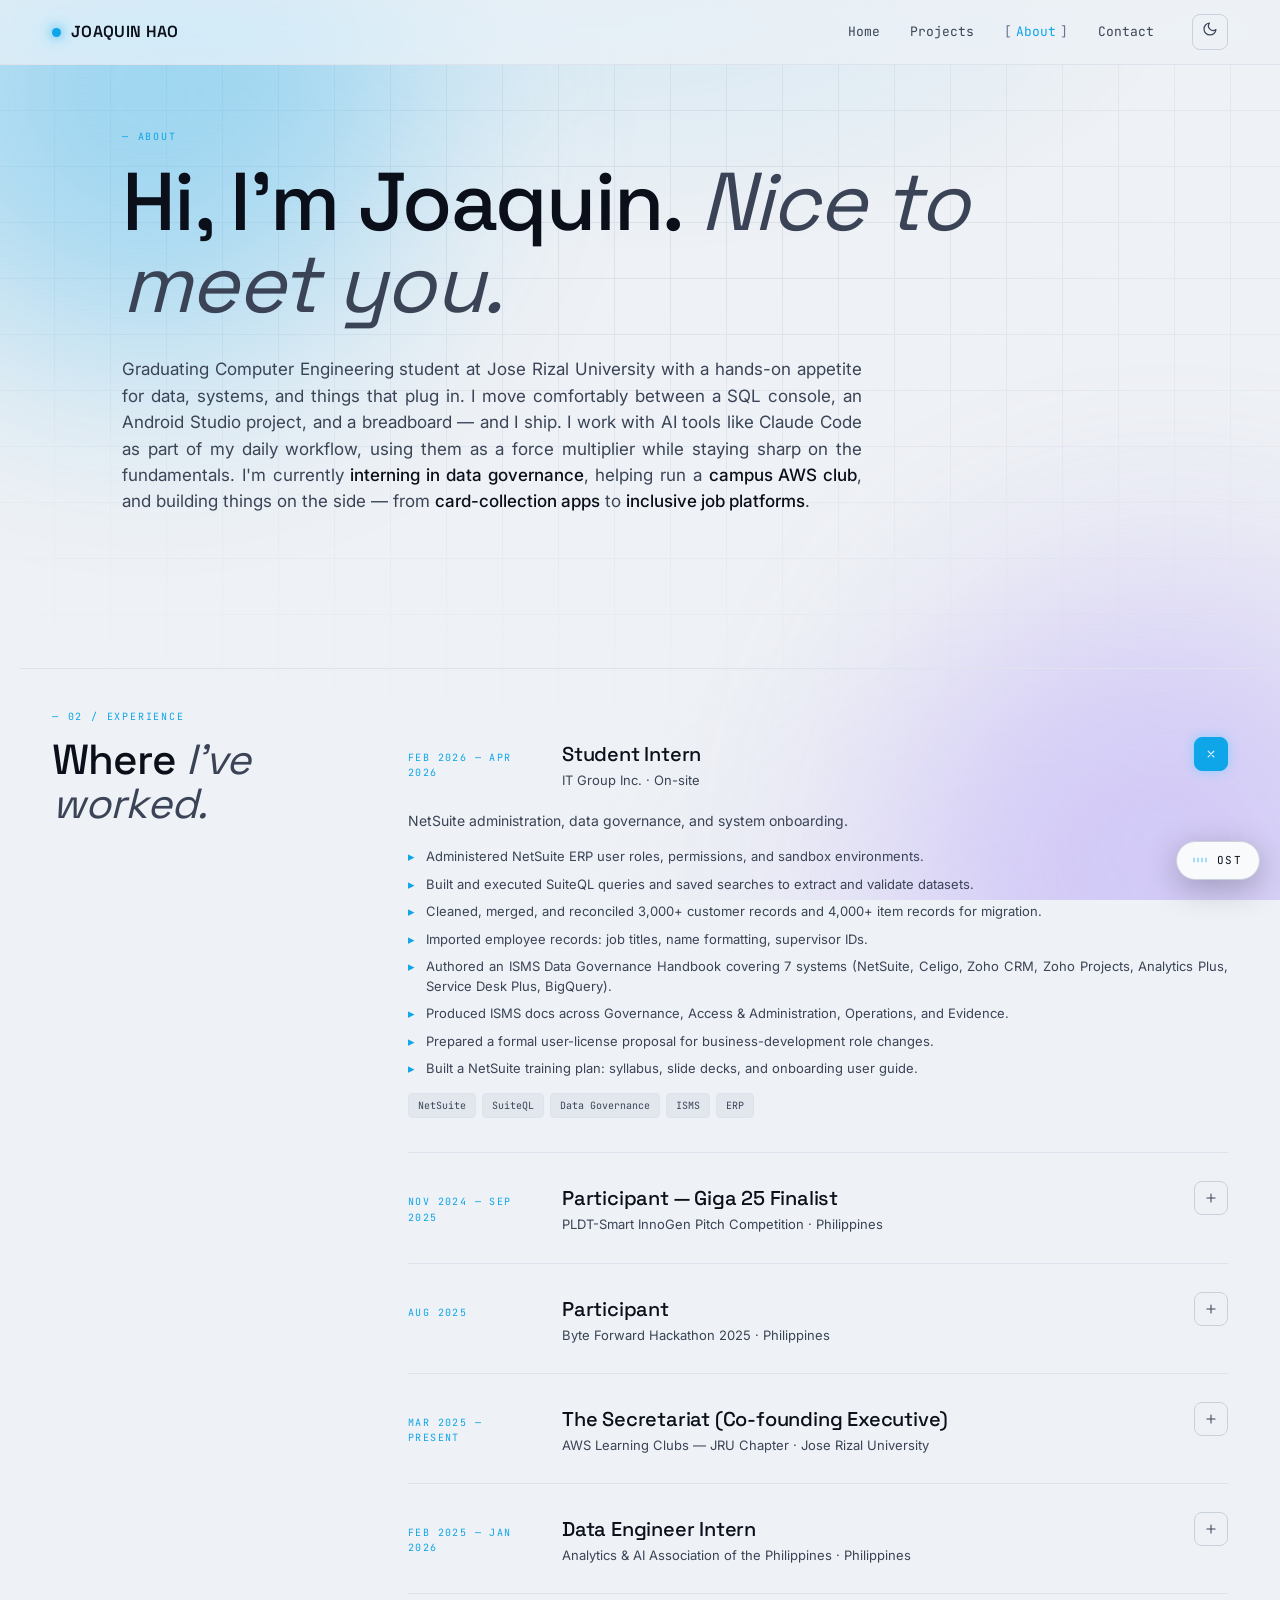
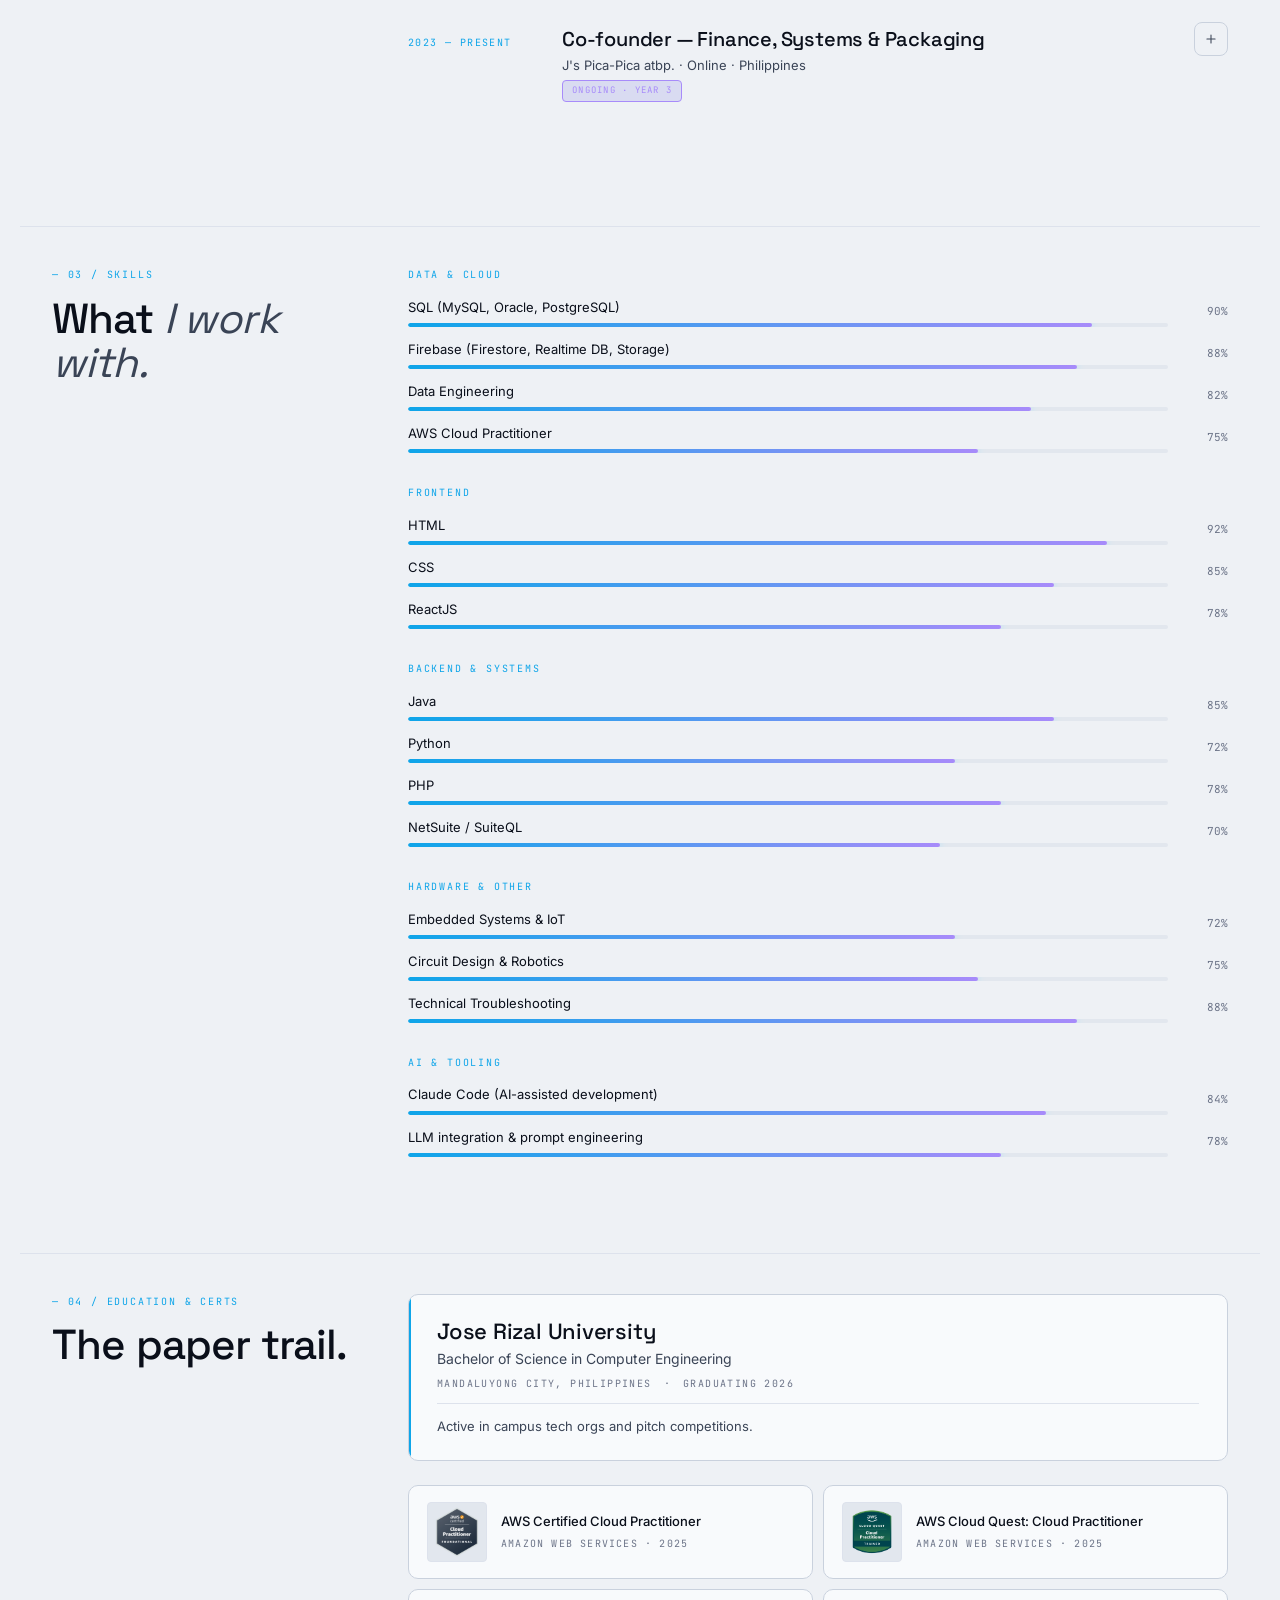
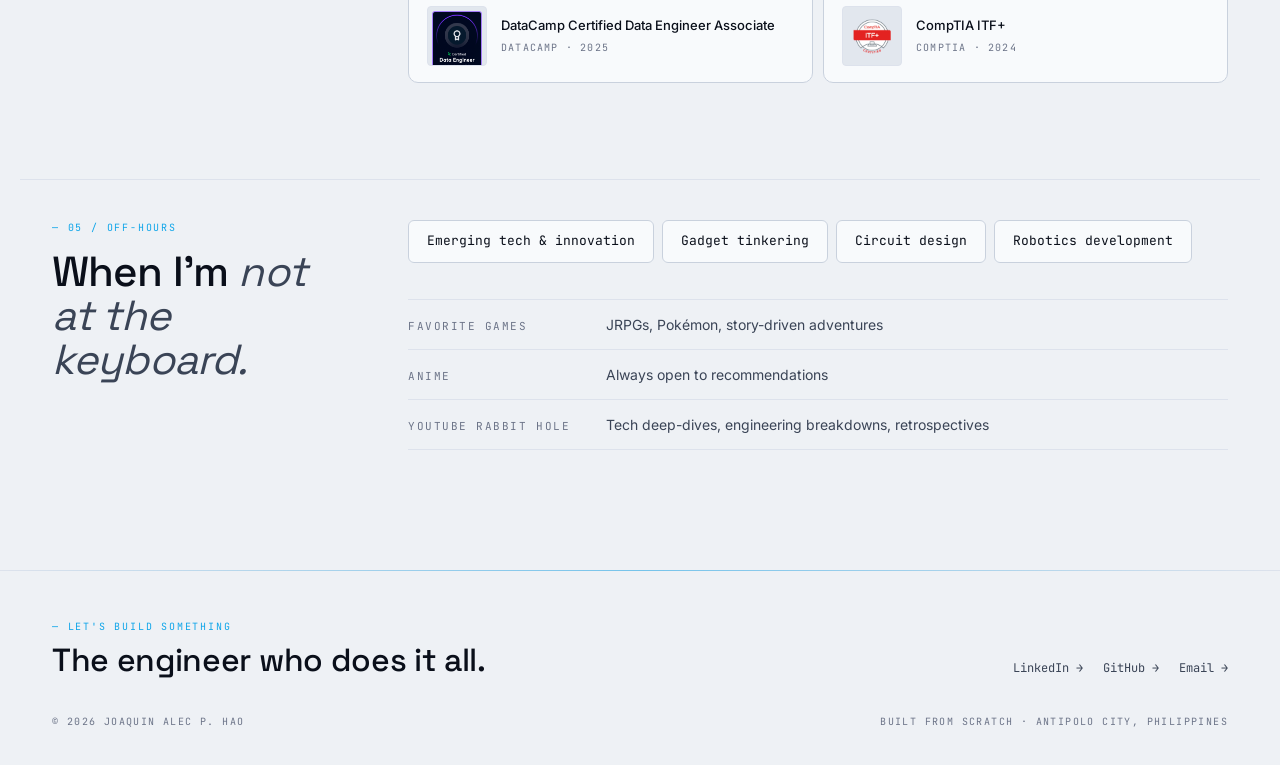
==== commit 4876464b: "feat: add J's Pica-Pica business to experience with badge pill Adds the family snack-reselling busin" ====
--- a/about.html
+++ b/about.html
@@ -8,7 +8,7 @@
 <link rel="preconnect" href="https://fonts.gstatic.com" crossorigin>
 <link href="https://fonts.googleapis.com/css2?family=Space+Grotesk:wght@400;500;600;700&family=Inter:wght@300;400;500;600;700&family=JetBrains+Mono:wght@400;500&display=swap" rel="stylesheet">
 <link rel="stylesheet" href="styles/tokens.css">
-<link rel="stylesheet" href="styles/about.css?v=3">
+<link rel="stylesheet" href="styles/about.css?v=4">
 <link rel="stylesheet" href="styles/ost.css">
 </head>
 <body>
--- a/styles/tokens.css
+++ b/styles/tokens.css
@@ -364,6 +364,46 @@
   gap: 12px;
 }
 
+/* ========================================================
+   JUSTIFIED PROSE — all description/body text elements
+   ======================================================== */
+.hero-sub p,
+.about-lede,
+.about-lede p,
+.tl-blurb,
+.tl-desc,
+.thesis-blurb,
+.hw-blurb,
+.proj-blurb,
+.contact-lede,
+.exp-summary,
+.exp-bullets li,
+.focus-desc {
+  text-align: justify;
+  hyphens: auto;
+  -webkit-hyphens: auto;
+  overflow-wrap: break-word;
+}
+
+@media (max-width: 640px) {
+  .hero-sub p,
+  .about-lede,
+  .about-lede p,
+  .tl-blurb,
+  .tl-desc,
+  .thesis-blurb,
+  .hw-blurb,
+  .proj-blurb,
+  .contact-lede,
+  .exp-summary,
+  .exp-bullets li,
+  .focus-desc {
+    text-align: left;
+    hyphens: none;
+    -webkit-hyphens: none;
+  }
+}
+
 /* Reduced motion */
 @media (prefers-reduced-motion: reduce) {
   *, *::before, *::after {
--- a/styles/about.css
+++ b/styles/about.css
@@ -115,6 +115,19 @@
   background: var(--bg-inset);
   border: 1px solid var(--line-soft);
   border-radius: 4px;
+}
+.exp-badge {
+  display: inline-block;
+  margin-top: 5px;
+  padding: 3px 9px;
+  border-radius: 4px;
+  font-family: var(--font-mono);
+  font-size: 9px;
+  letter-spacing: 0.14em;
+  text-transform: uppercase;
+  background: color-mix(in oklab, var(--accent-2) 14%, var(--bg-inset));
+  border: 1px solid var(--accent-2);
+  color: var(--accent-2);
 }
 
 @media (max-width: 700px) {
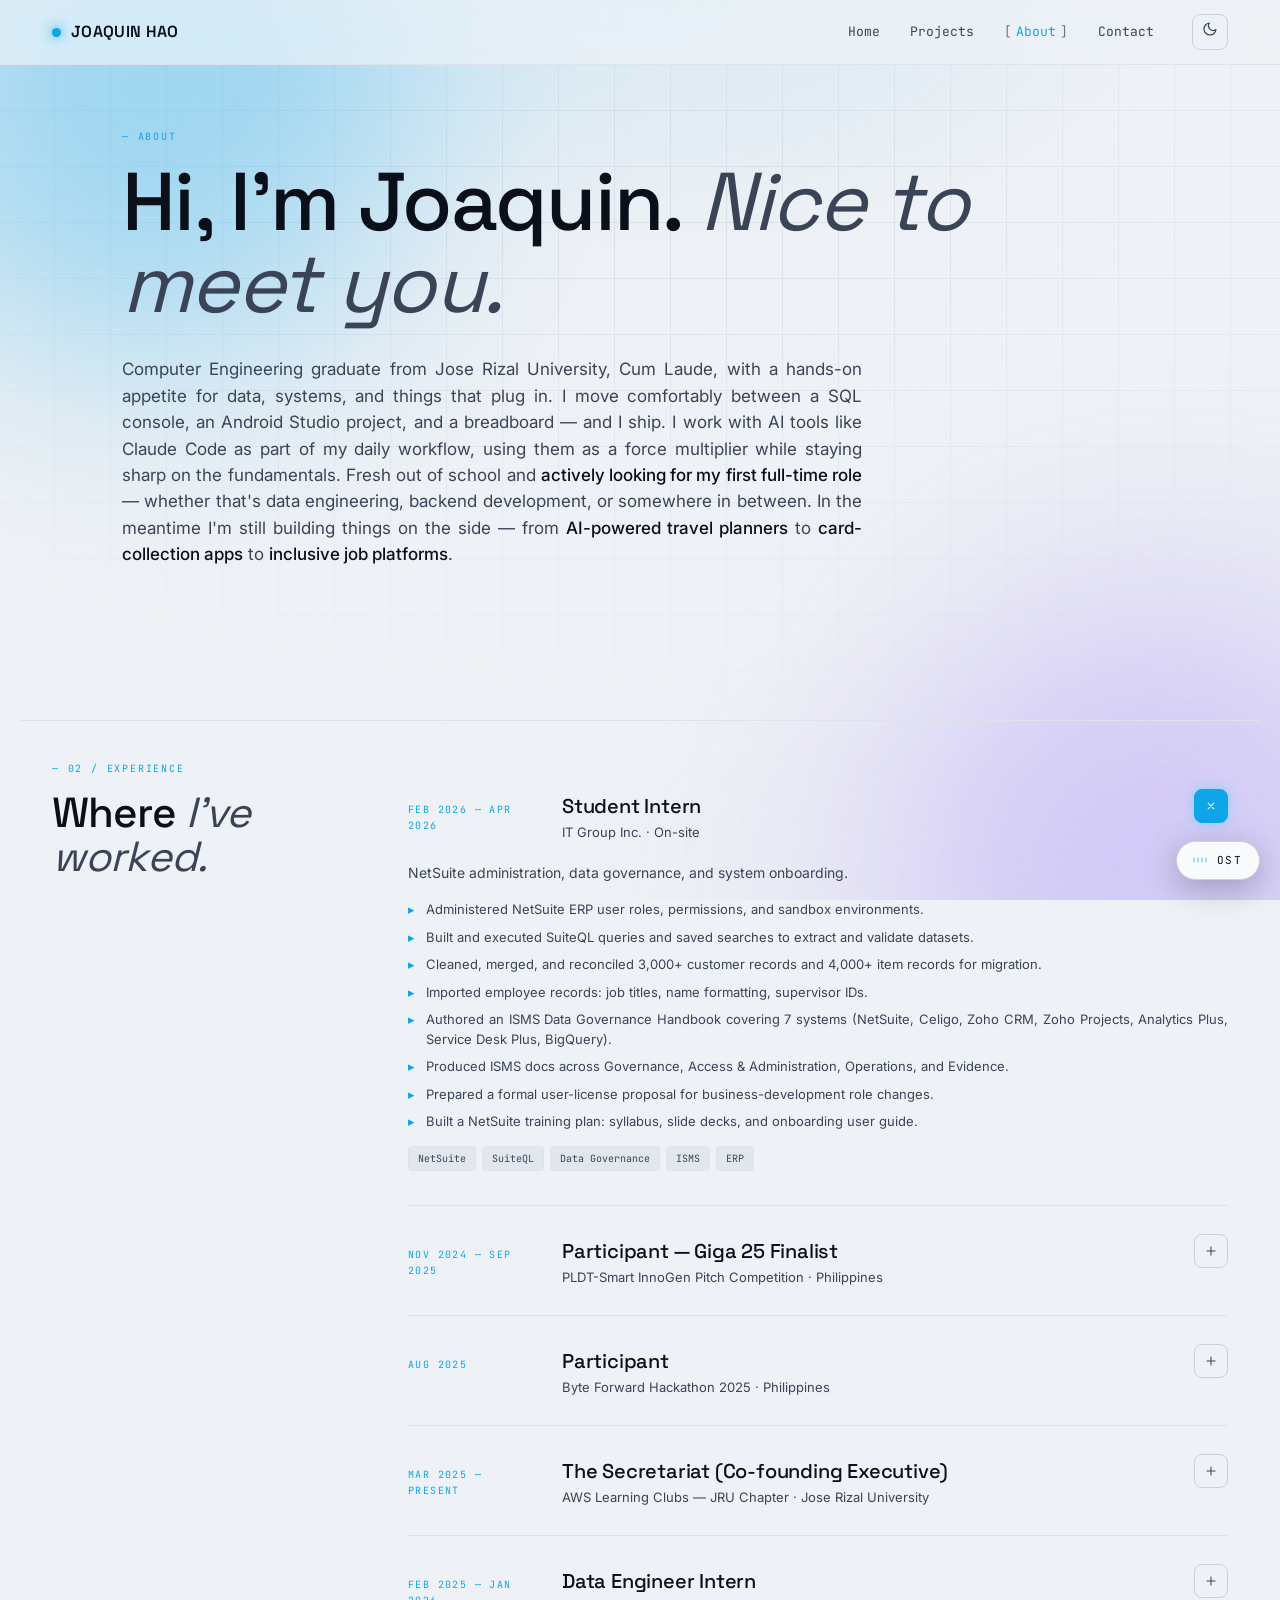
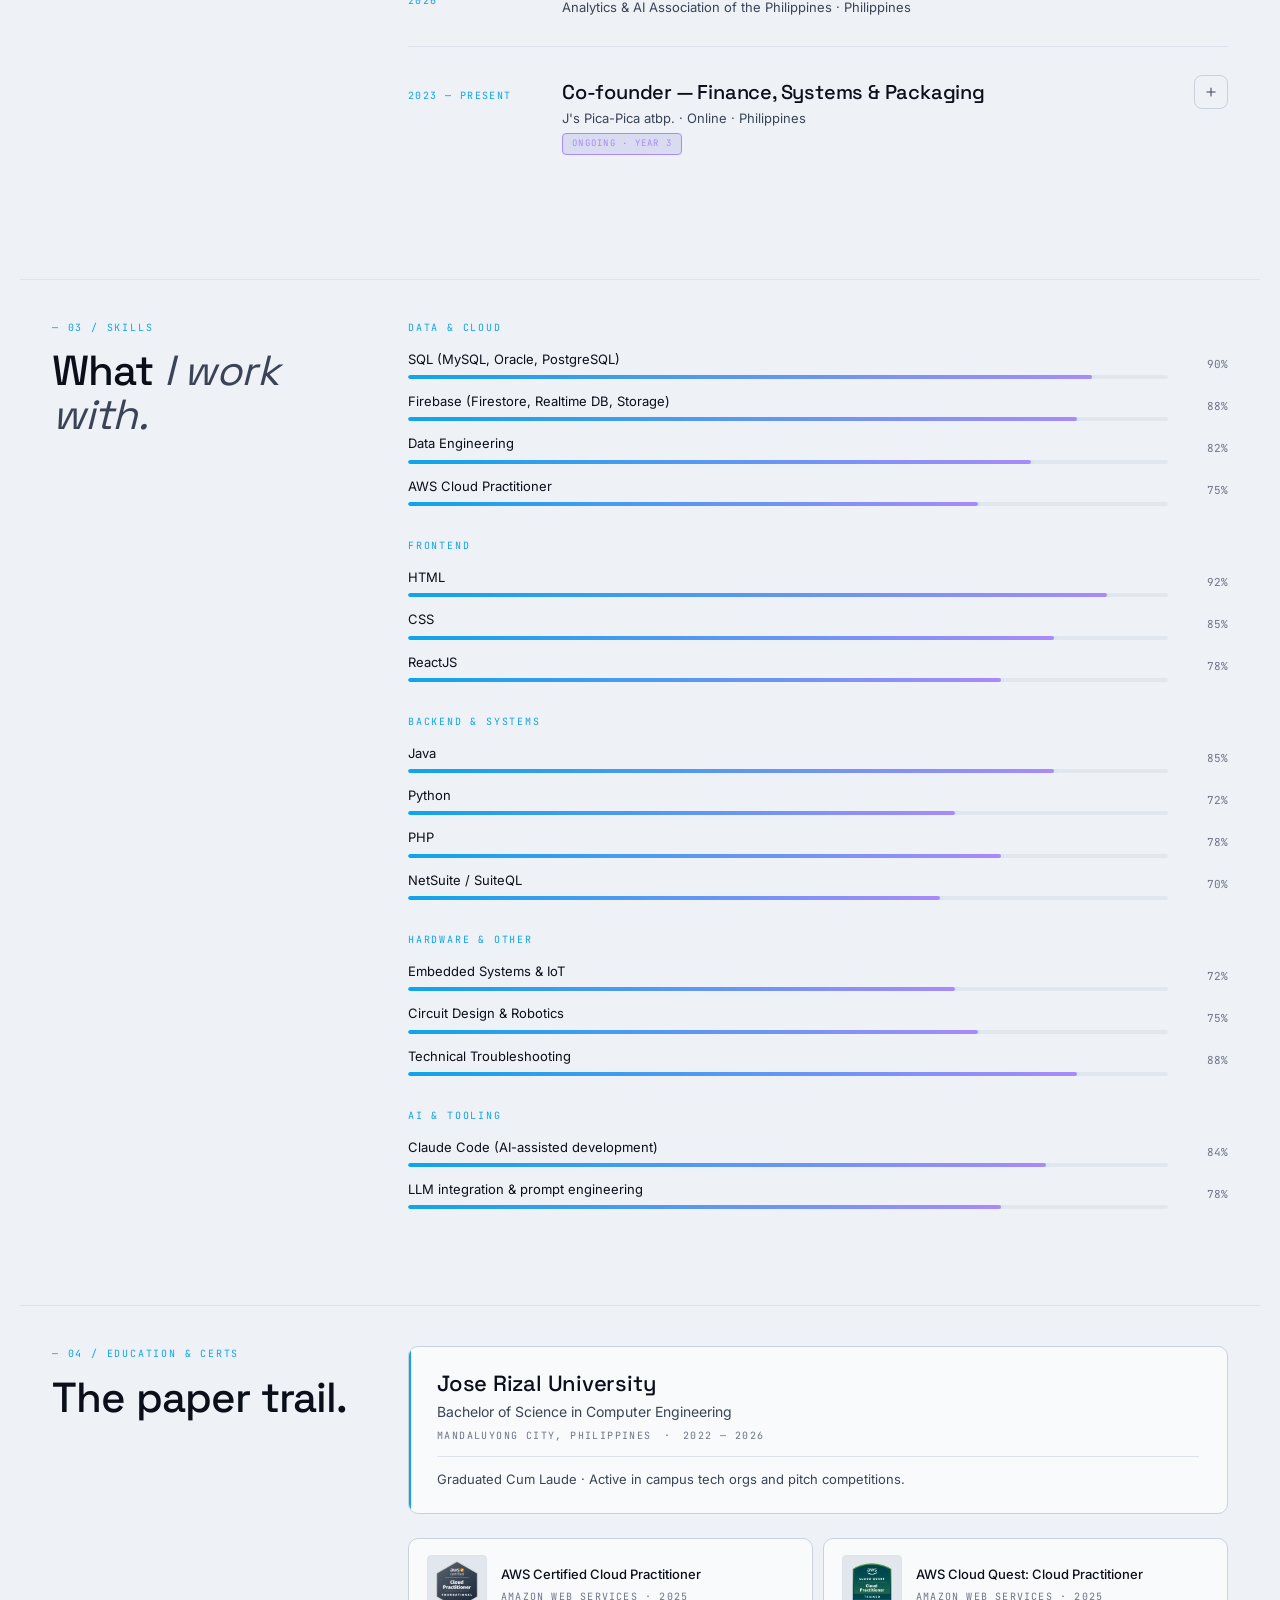
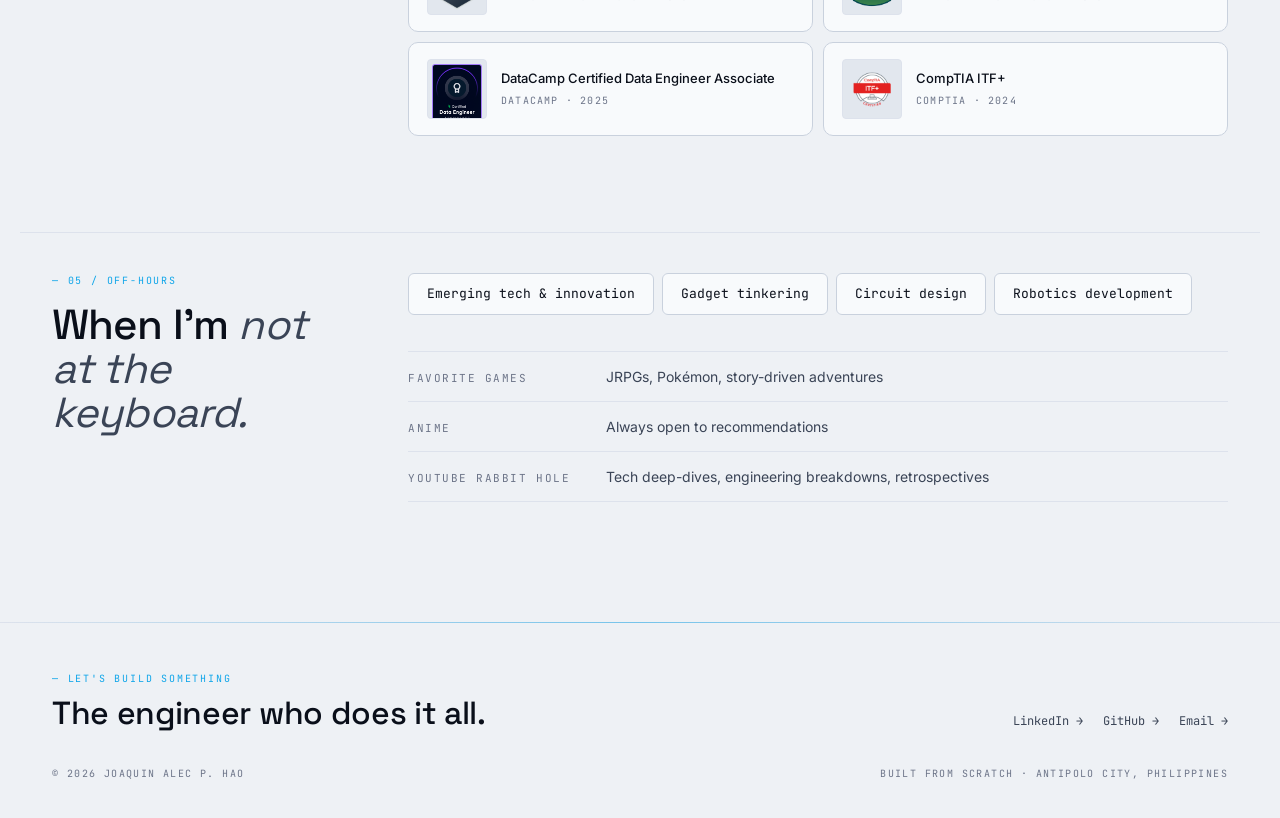
==== commit 14ddfbe4: "feat: add PWA support — installable as home screen app - manifest.json: name, icons, standalone disp" ====
--- a/about.html
+++ b/about.html
@@ -3,6 +3,13 @@
 <head>
 <meta charset="utf-8" />
 <meta name="viewport" content="width=device-width, initial-scale=1" />
+<!-- PWA -->
+<link rel="manifest" href="/manifest.json">
+<meta name="theme-color" content="#050713">
+<meta name="apple-mobile-web-app-capable" content="yes">
+<meta name="apple-mobile-web-app-status-bar-style" content="black-translucent">
+<meta name="apple-mobile-web-app-title" content="Joaquin Hao">
+<link rel="apple-touch-icon" href="/assets/icons/apple-touch-icon.png">
 <title>About — Joaquin Hao</title>
 <link rel="preconnect" href="https://fonts.googleapis.com">
 <link rel="preconnect" href="https://fonts.gstatic.com" crossorigin>
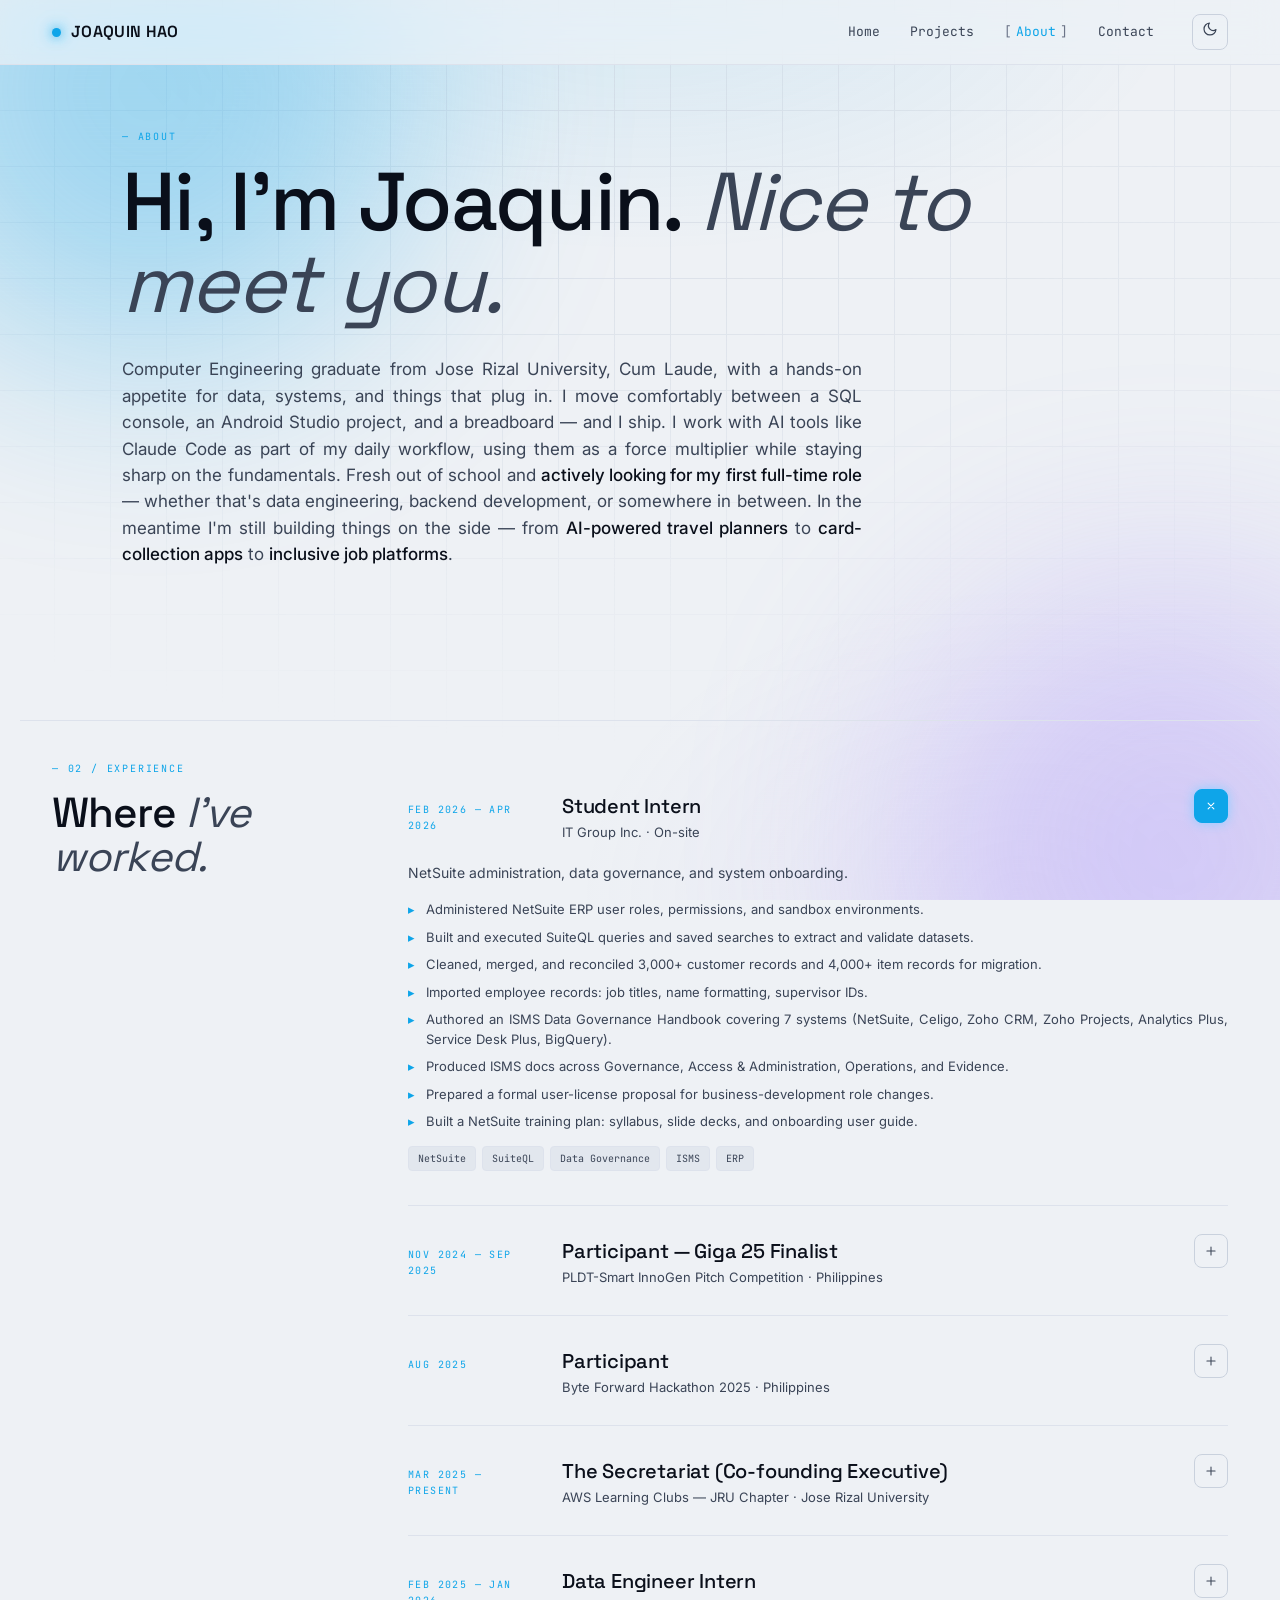
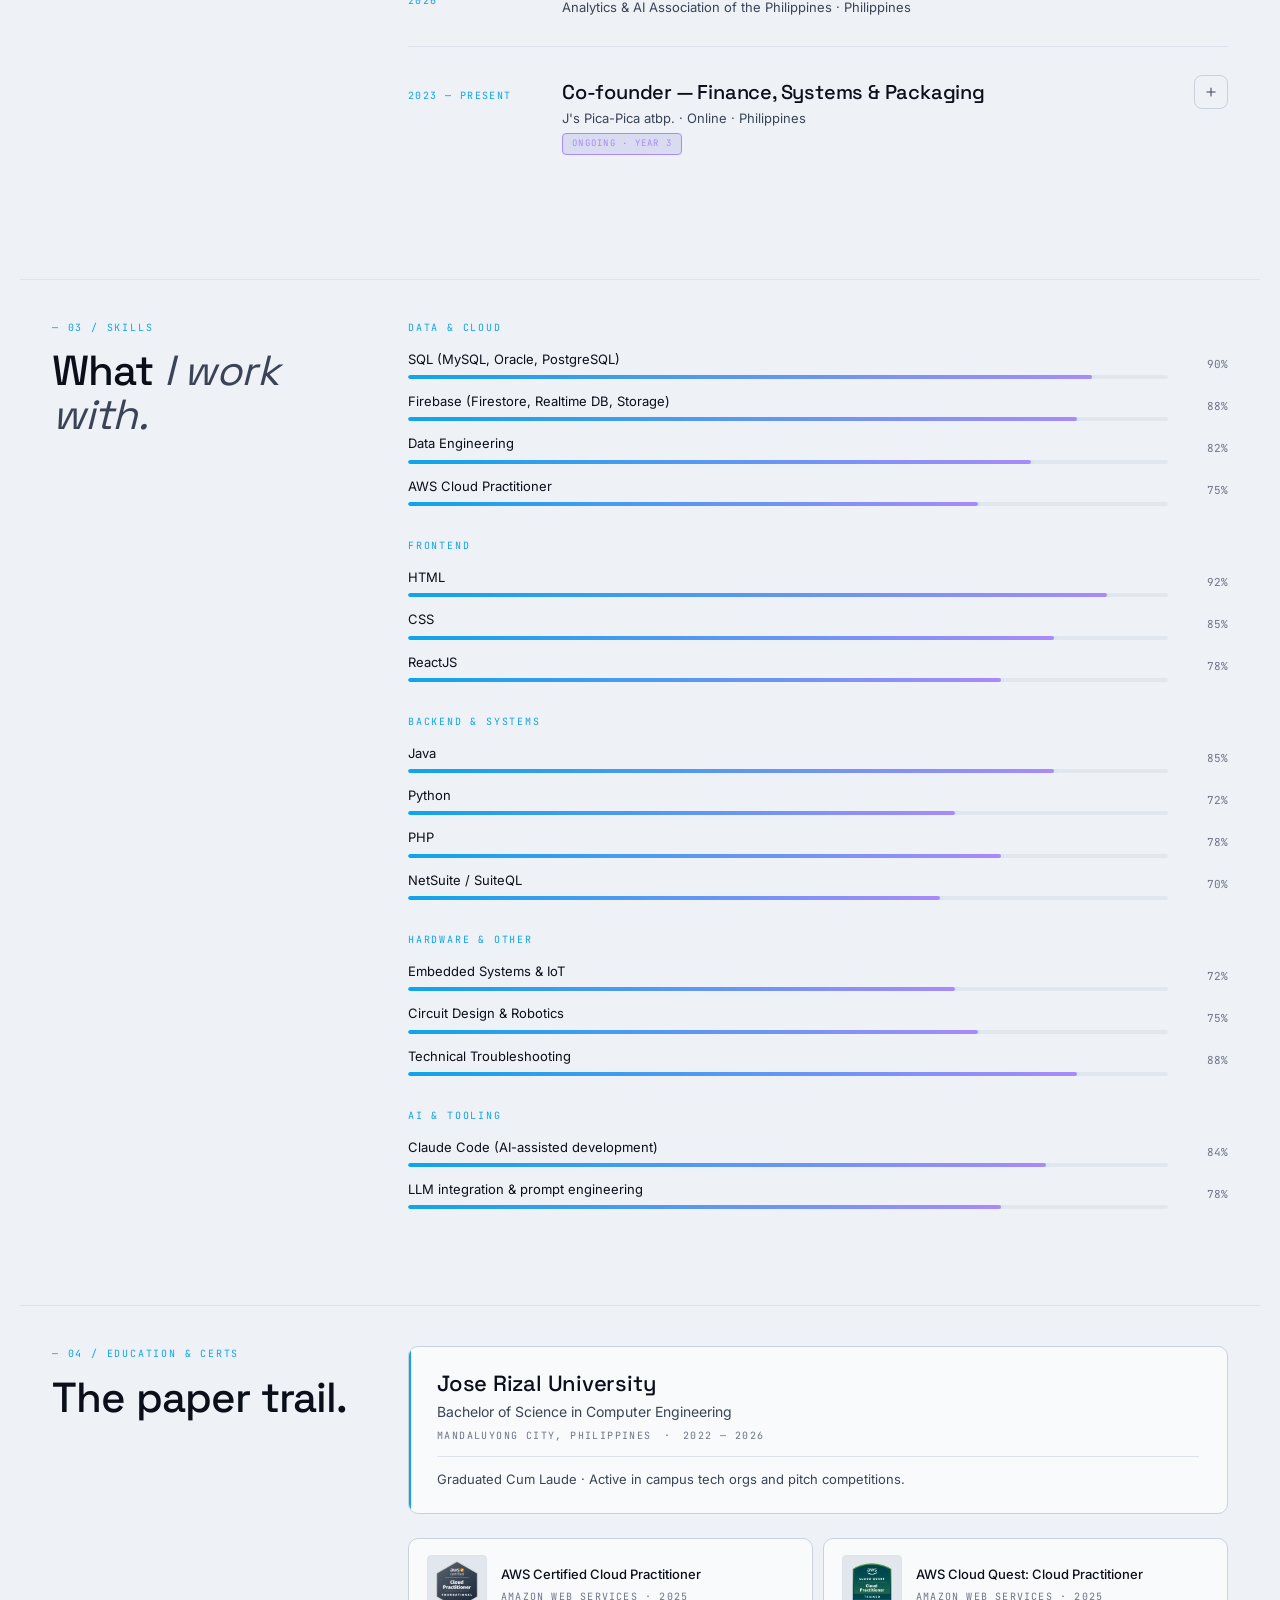
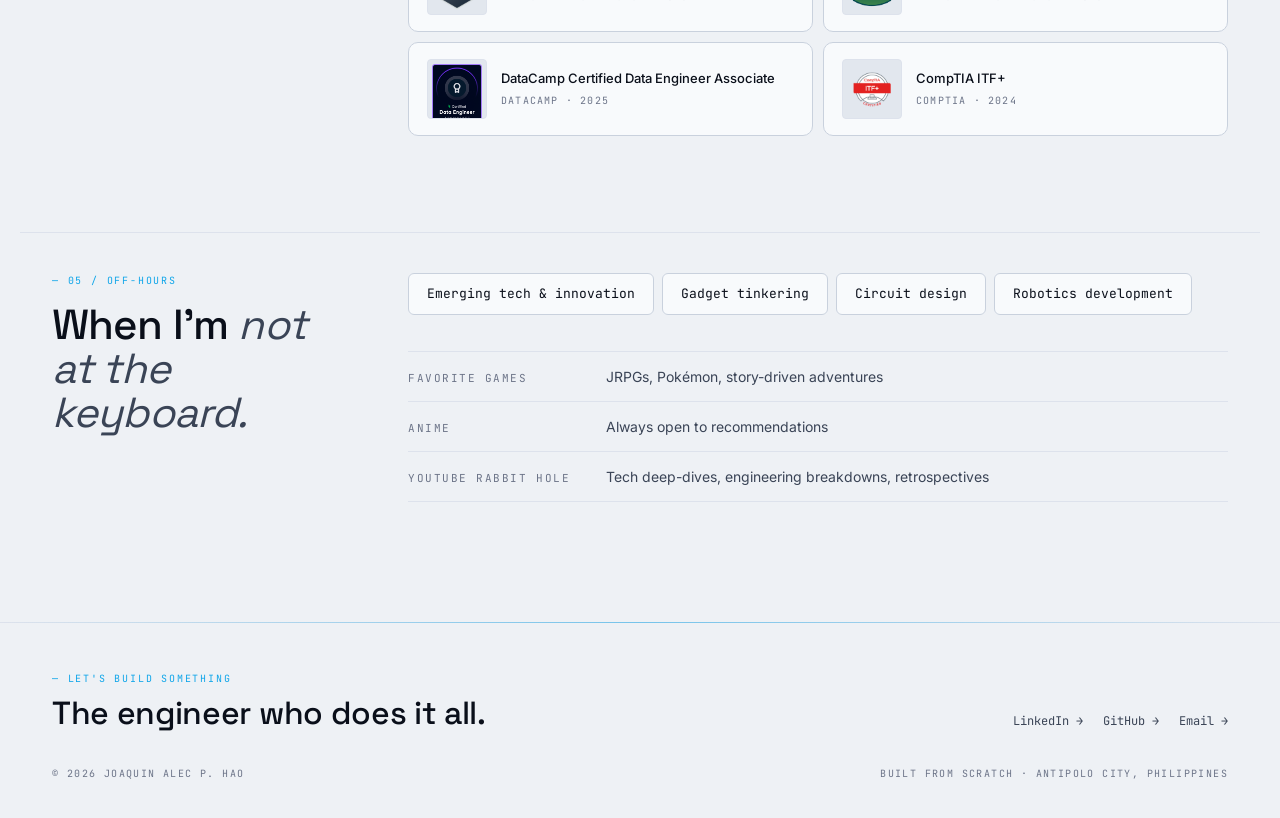
==== commit 4baf63cc: "feat: portfolio polish — favicon, social-share image, placeholder cleanup - Added favicon.png + og-i" ====
--- a/about.html
+++ b/about.html
@@ -2,7 +2,7 @@
 <html lang="en">
 <head>
 <meta charset="utf-8" />
-<meta name="viewport" content="width=device-width, initial-scale=1" />
+<meta name="viewport" content="width=device-width, initial-scale=1, viewport-fit=cover" />
 <!-- PWA -->
 <link rel="manifest" href="/manifest.json">
 <meta name="theme-color" content="#050713">
@@ -10,11 +10,20 @@
 <meta name="apple-mobile-web-app-status-bar-style" content="black-translucent">
 <meta name="apple-mobile-web-app-title" content="Joaquin Hao">
 <link rel="apple-touch-icon" href="/assets/icons/apple-touch-icon.png">
+<link rel="icon" type="image/png" href="/assets/favicon.png">
+<!-- Social preview -->
+<meta property="og:type" content="website">
+<meta property="og:url" content="https://e-portfolio-two-eta.vercel.app/about.html">
+<meta property="og:title" content="About — Joaquin Alec P. Hao">
+<meta property="og:description" content="Computer Engineering graduate (Cum Laude) who ships across software, data, and AI — builder of VoyageAI and WackAI. Open to remote roles.">
+<meta property="og:image" content="https://e-portfolio-two-eta.vercel.app/assets/og-image.png">
+<meta name="twitter:card" content="summary_large_image">
+<meta name="twitter:image" content="https://e-portfolio-two-eta.vercel.app/assets/og-image.png">
 <title>About — Joaquin Hao</title>
 <link rel="preconnect" href="https://fonts.googleapis.com">
 <link rel="preconnect" href="https://fonts.gstatic.com" crossorigin>
 <link href="https://fonts.googleapis.com/css2?family=Space+Grotesk:wght@400;500;600;700&family=Inter:wght@300;400;500;600;700&family=JetBrains+Mono:wght@400;500&display=swap" rel="stylesheet">
-<link rel="stylesheet" href="styles/tokens.css">
+<link rel="stylesheet" href="styles/tokens.css?v=2">
 <link rel="stylesheet" href="styles/about.css?v=4">
 <link rel="stylesheet" href="styles/ost.css">
 </head>
--- a/styles/tokens.css
+++ b/styles/tokens.css
@@ -120,6 +120,7 @@
   -webkit-backdrop-filter: blur(16px) saturate(140%);
   background: color-mix(in oklab, var(--bg) 72%, transparent);
   border-bottom: 1px solid var(--line-soft);
+  padding-top: env(safe-area-inset-top, 0px); /* notch / Dynamic Island */
 }
 .nav-inner {
   max-width: 1240px;
@@ -195,6 +196,152 @@
 @media (max-width: 720px) {
   .nav-inner { padding: 12px 20px; gap: 10px; }
   .nav-link { padding: 6px 8px; font-size: 12px; }
+}
+
+/* ---- Hamburger (mobile only) ---- */
+.nav-hamburger {
+  display: none;
+  width: 40px; height: 40px;
+  border-radius: 8px;
+  border: 1px solid var(--line);
+  color: var(--ink-soft);
+  place-items: center;
+  flex-shrink: 0;
+  transition: background 0.2s, border-color 0.2s, color 0.2s;
+  touch-action: manipulation;
+}
+.nav-hamburger:hover { background: var(--bg-inset); border-color: var(--accent); color: var(--accent); }
+.nav-hamburger svg { pointer-events: none; }
+
+@media (max-width: 640px) {
+  .nav-links { display: none; }
+  .nav-inner > .theme-toggle { display: none; }
+  .nav-hamburger { display: grid; }
+  .nav-inner { padding: 10px 16px; gap: 8px; }
+}
+
+/* ---- Nav Drawer ---- */
+.nav-drawer {
+  position: fixed;
+  inset: 0;
+  z-index: 500;
+  visibility: hidden;
+  pointer-events: none;
+}
+.nav-drawer.open {
+  visibility: visible;
+  pointer-events: all;
+}
+
+.nav-drawer-backdrop {
+  position: absolute;
+  inset: 0;
+  background: rgba(5, 7, 13, 0.8);
+  backdrop-filter: blur(8px);
+  -webkit-backdrop-filter: blur(8px);
+  opacity: 0;
+  transition: opacity 0.3s var(--ease-out);
+}
+.nav-drawer.open .nav-drawer-backdrop { opacity: 1; }
+
+.nav-drawer-panel {
+  position: absolute;
+  top: 0; right: 0; bottom: 0;
+  width: min(300px, 85vw);
+  background: var(--bg-elev);
+  border-left: 1px solid var(--line);
+  display: flex;
+  flex-direction: column;
+  transform: translateX(100%);
+  transition: transform 0.4s var(--ease-out);
+  overflow-y: auto;
+  /* respect home-indicator bar on iPhone */
+  padding-bottom: env(safe-area-inset-bottom, 12px);
+}
+.nav-drawer.open .nav-drawer-panel { transform: translateX(0); }
+
+/* Subtle gradient top edge */
+.nav-drawer-panel::before {
+  content: "";
+  position: absolute;
+  top: 0; left: 0; right: 0;
+  height: 2px;
+  background: linear-gradient(90deg, var(--accent), var(--accent-2));
+  opacity: 0.6;
+}
+
+.nav-drawer-head {
+  display: flex;
+  align-items: center;
+  justify-content: space-between;
+  padding: 18px 20px;
+  border-bottom: 1px solid var(--line-soft);
+  flex-shrink: 0;
+}
+
+.nav-drawer-close {
+  width: 36px; height: 36px;
+  border-radius: 8px;
+  border: 1px solid var(--line);
+  background: var(--bg);
+  color: var(--ink-soft);
+  display: grid;
+  place-items: center;
+  flex-shrink: 0;
+  transition: border-color 0.2s, color 0.2s;
+  touch-action: manipulation;
+}
+.nav-drawer-close:hover { border-color: var(--accent); color: var(--accent); }
+
+.nav-drawer-links {
+  display: flex;
+  flex-direction: column;
+  flex: 1;
+  padding: 8px 0;
+}
+
+.nav-drawer-link {
+  display: flex;
+  align-items: center;
+  justify-content: space-between;
+  padding: 20px 24px;
+  font-family: var(--font-display);
+  font-size: 24px;
+  font-weight: 500;
+  letter-spacing: -0.02em;
+  color: var(--ink-soft);
+  border-bottom: 1px solid var(--line-soft);
+  transition: color 0.2s, background 0.2s, padding-left 0.25s var(--ease-out);
+  touch-action: manipulation;
+}
+.nav-drawer-link:last-child { border-bottom: none; }
+.nav-drawer-link:hover, .nav-drawer-link:active {
+  color: var(--ink);
+  background: var(--bg-inset);
+  padding-left: 32px;
+}
+.nav-drawer-link.active { color: var(--accent); }
+.nav-drawer-link > svg {
+  flex-shrink: 0;
+  opacity: 0.4;
+  transition: opacity 0.2s, transform 0.2s;
+}
+.nav-drawer-link:hover > svg { opacity: 1; transform: translateX(4px); }
+
+.nav-drawer-footer {
+  display: flex;
+  align-items: center;
+  gap: 14px;
+  padding: 18px 24px;
+  border-top: 1px solid var(--line-soft);
+  flex-shrink: 0;
+}
+.nav-drawer-theme-label {
+  font-family: var(--font-mono);
+  font-size: 10px;
+  letter-spacing: 0.14em;
+  text-transform: uppercase;
+  color: var(--ink-mute);
 }
 
 /* ========================================================
@@ -318,6 +465,7 @@
   border-top: 1px solid var(--line-soft);
   margin-top: 120px;
   padding: 48px 0 36px;
+  padding-bottom: calc(36px + env(safe-area-inset-bottom, 0px));
   color: var(--ink-soft);
   font-size: 13px;
   position: relative;
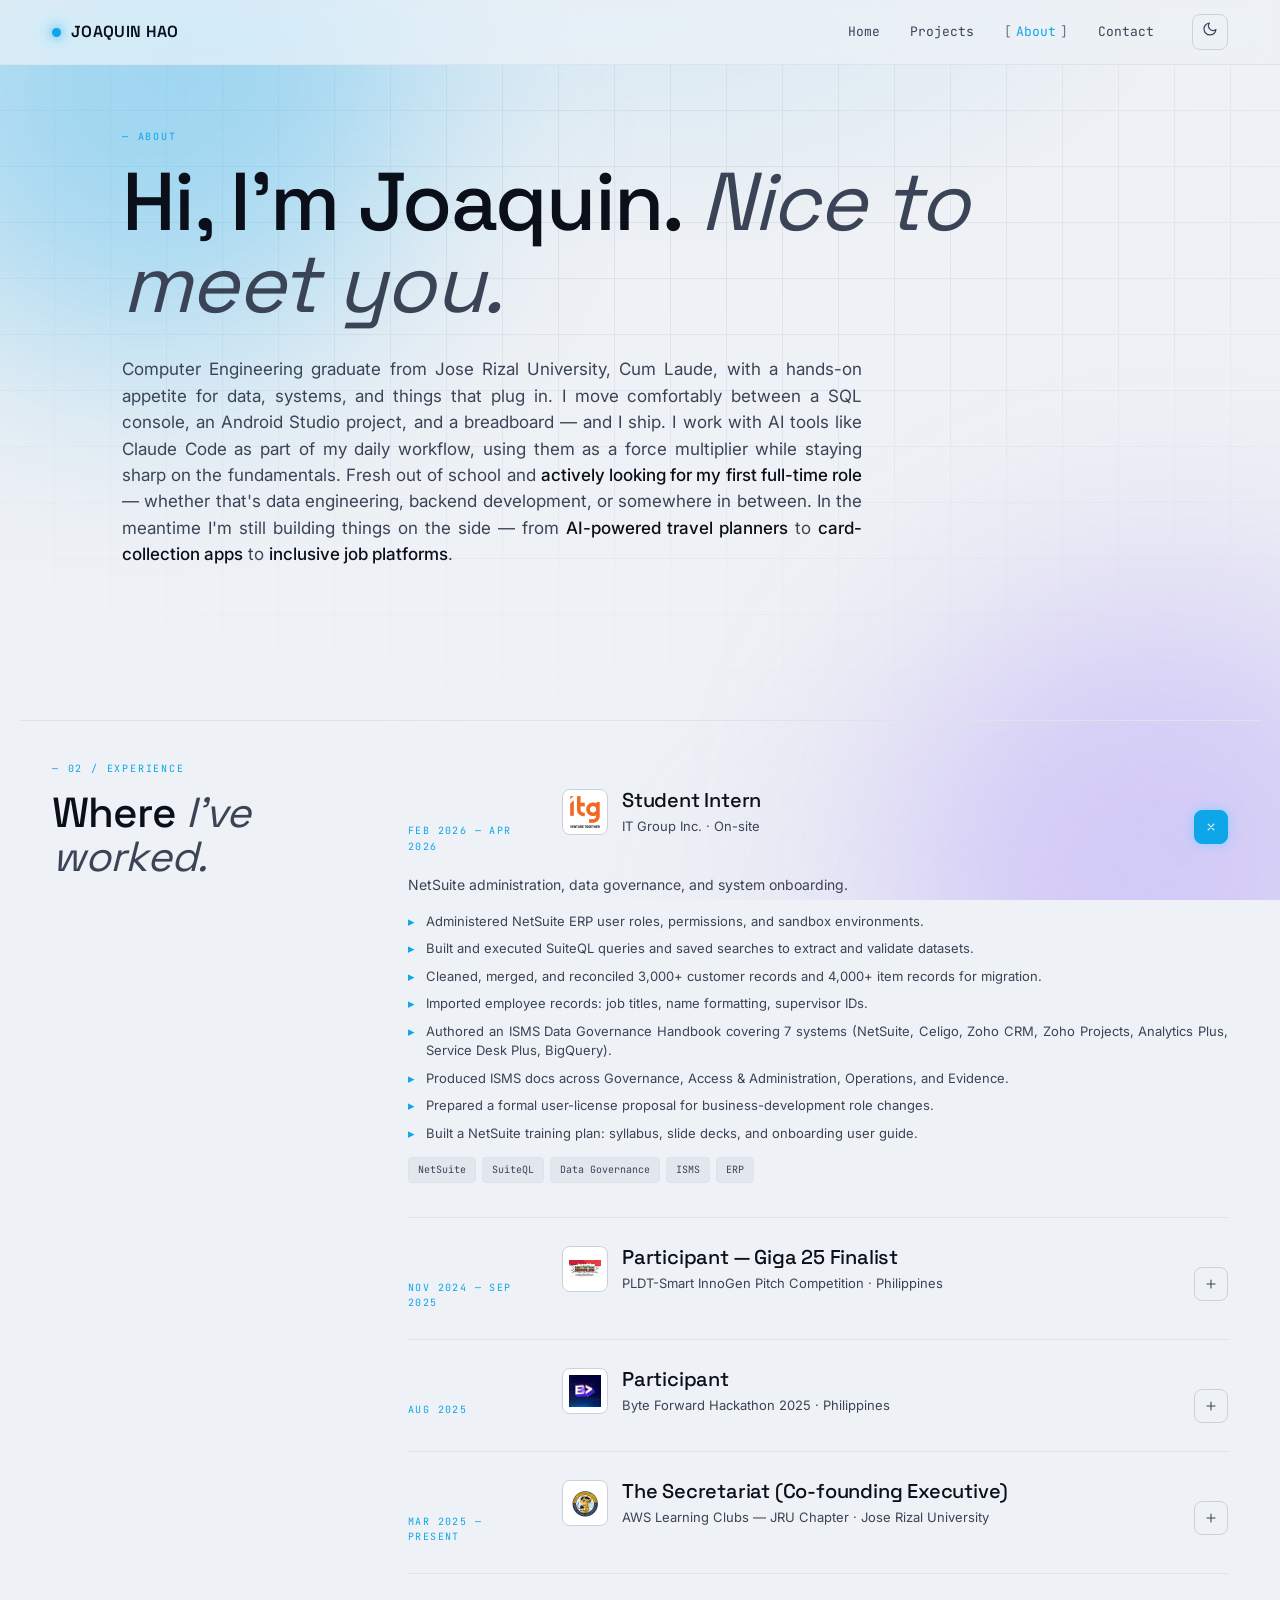
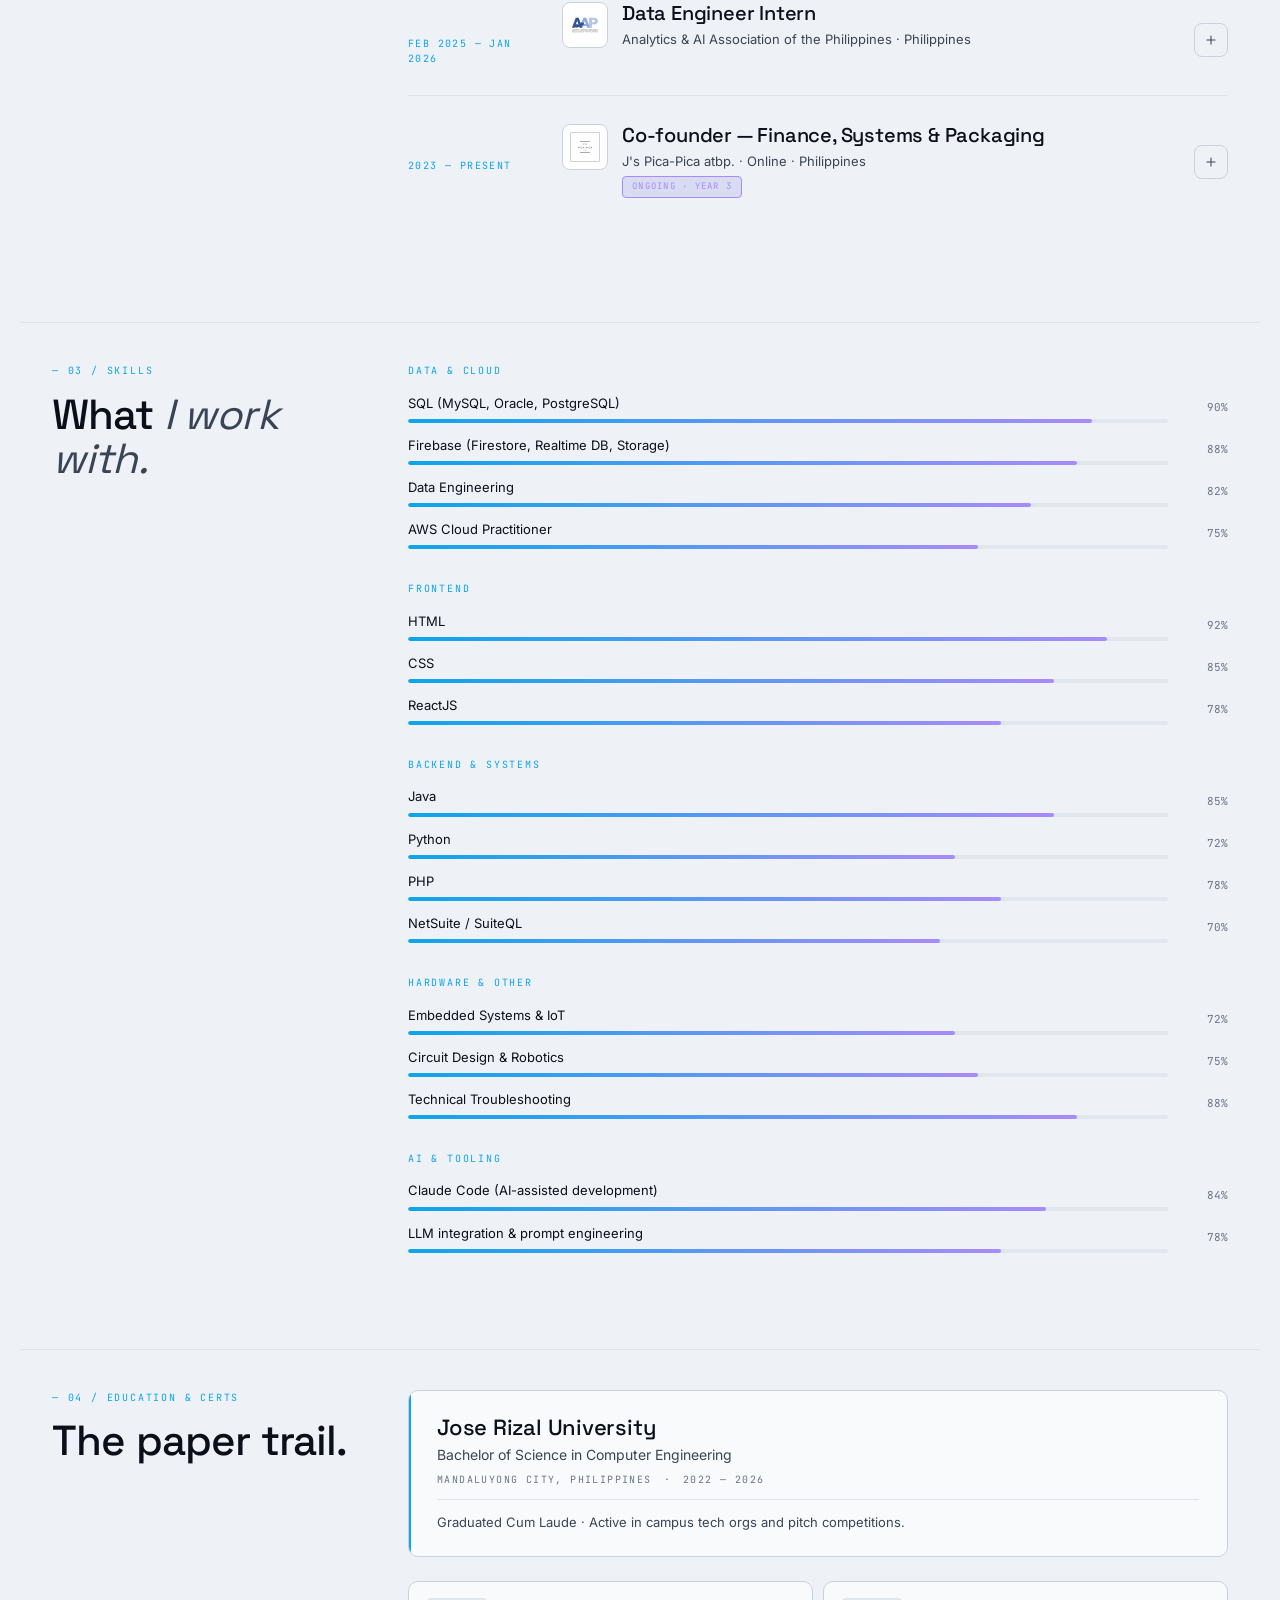
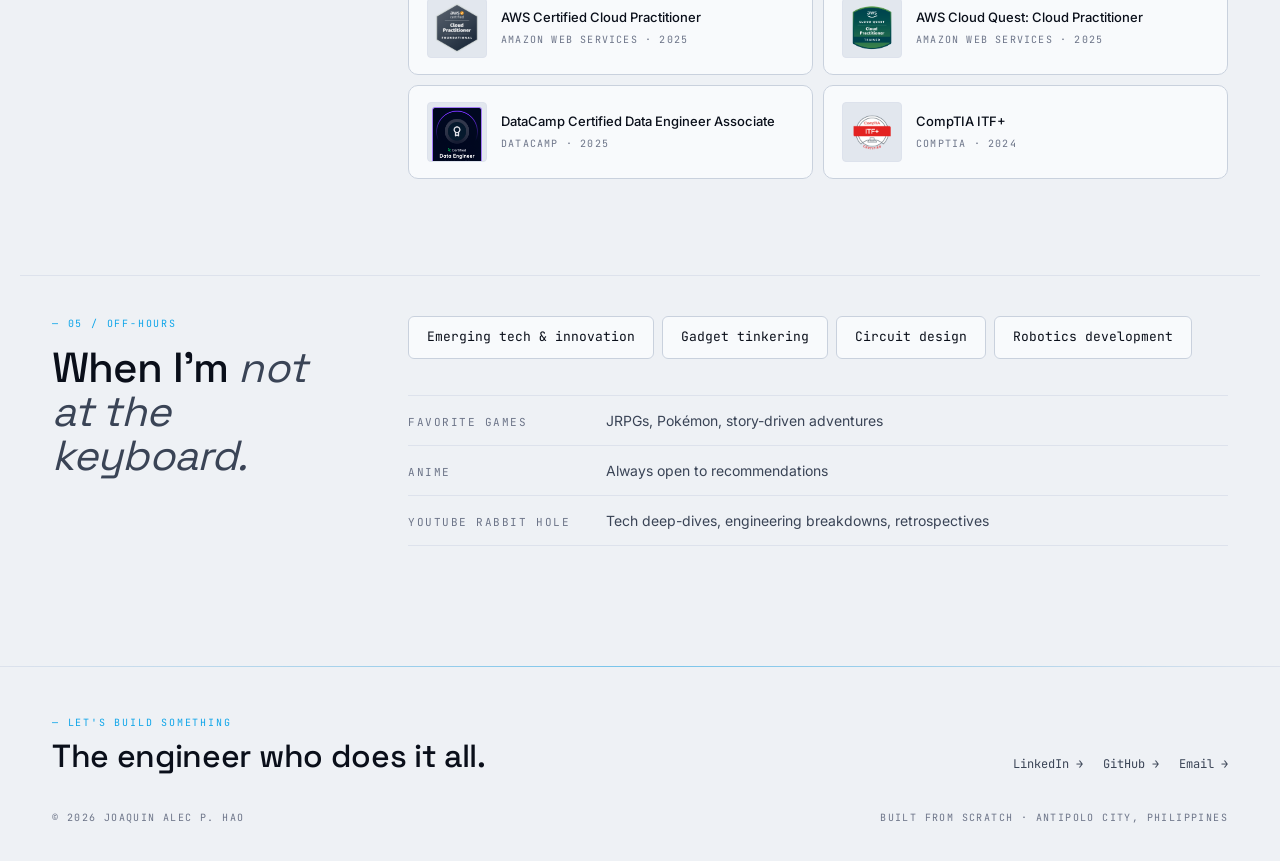
==== commit 8f3eb569: "feat: add company/competition logos + animated AWS Facebook link - All 6 experience entries now show" ====
--- a/about.html
+++ b/about.html
@@ -24,7 +24,7 @@
 <link rel="preconnect" href="https://fonts.gstatic.com" crossorigin>
 <link href="https://fonts.googleapis.com/css2?family=Space+Grotesk:wght@400;500;600;700&family=Inter:wght@300;400;500;600;700&family=JetBrains+Mono:wght@400;500&display=swap" rel="stylesheet">
 <link rel="stylesheet" href="styles/tokens.css?v=2">
-<link rel="stylesheet" href="styles/about.css?v=4">
+<link rel="stylesheet" href="styles/about.css?v=6">
 <link rel="stylesheet" href="styles/ost.css">
 </head>
 <body>
--- a/styles/about.css
+++ b/styles/about.css
@@ -71,6 +71,19 @@
   color: var(--accent);
   padding-top: 6px;
 }
+.exp-headline { display: flex; align-items: flex-start; gap: 14px; }
+.exp-headline-text { min-width: 0; }
+.exp-logo {
+  flex-shrink: 0;
+  width: 46px; height: 46px;
+  border-radius: 8px;
+  background: #ffffff;
+  border: 1px solid var(--line);
+  overflow: hidden;
+  display: grid;
+  place-items: center;
+}
+.exp-logo img { width: 100%; height: 100%; object-fit: contain; padding: 6px; }
 .exp-title { font-family: var(--font-display); font-size: 20px; line-height: 1.15; margin: 0 0 4px; font-weight: 500; letter-spacing: -0.01em; }
 .exp-org { color: var(--ink-soft); font-size: 13px; }
 .exp-toggle {
@@ -107,6 +120,40 @@
 }
 .exp-bullets li::before { content: "▸"; position: absolute; left: 0; top: 0; color: var(--accent); }
 .exp-tags { display: flex; flex-wrap: wrap; gap: 6px; margin-top: 14px; }
+
+/* Animated "rocket" external link (e.g. AWS Facebook page) */
+.exp-rocket {
+  display: inline-flex;
+  align-items: center;
+  gap: 10px;
+  margin-top: 18px;
+  padding: 10px 18px;
+  border-radius: 8px;
+  border: 1px solid var(--accent);
+  background: color-mix(in oklab, var(--accent) 10%, var(--bg-inset));
+  color: var(--accent);
+  font-family: var(--font-mono);
+  font-size: 12px;
+  letter-spacing: 0.04em;
+  transition: box-shadow 0.3s var(--ease-out), transform 0.3s, background 0.3s;
+}
+.exp-rocket:hover {
+  box-shadow: 0 0 22px var(--accent-glow);
+  transform: translateY(-2px);
+  background: color-mix(in oklab, var(--accent) 20%, var(--bg-inset));
+}
+.exp-rocket-ship {
+  display: inline-block;
+  animation: rocket-bob 2.4s ease-in-out infinite;
+  transition: transform 0.45s var(--ease-out);
+}
+.exp-rocket:hover .exp-rocket-ship {
+  animation: none;
+  transform: translate(8px, -8px) rotate(12deg) scale(1.15);
+}
+@keyframes rocket-bob { 0%, 100% { transform: translateY(0); } 50% { transform: translateY(-3px); } }
+.exp-rocket-arrow { opacity: 0.7; transition: transform 0.3s var(--ease-out), opacity 0.3s; }
+.exp-rocket:hover .exp-rocket-arrow { transform: translate(3px, -3px); opacity: 1; }
 .exp-tags span {
   padding: 4px 9px;
   font-family: var(--font-mono);
